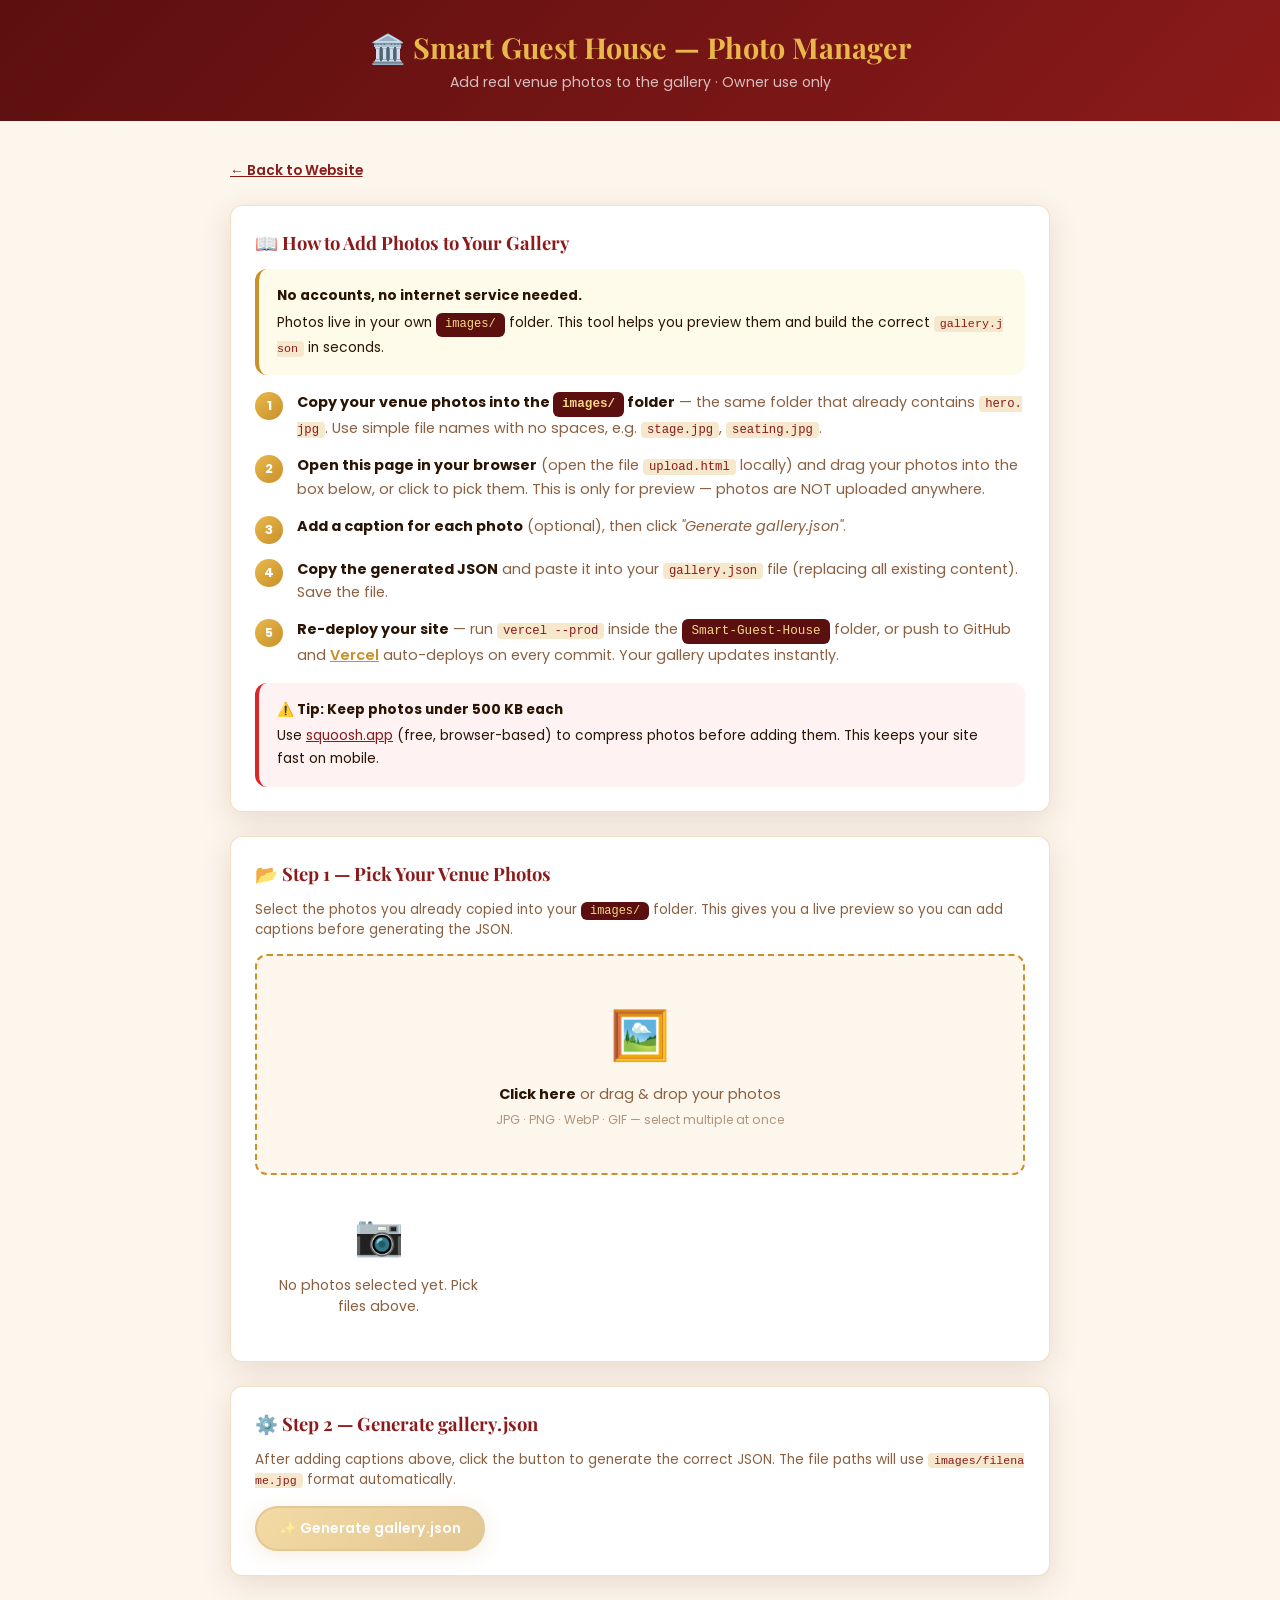
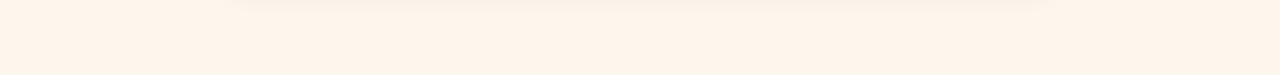
==== upload.html @ e2b82043 "Initial commit: Smart Guest House wedding venue website" ====
<!DOCTYPE html>
<html lang="en">
<head>
  <meta charset="UTF-8">
  <meta name="viewport" content="width=device-width, initial-scale=1.0">
  <title>Manage Gallery Photos — Smart Guest House</title>
  <meta name="robots" content="noindex, nofollow">

  <link rel="preconnect" href="https://fonts.googleapis.com">
  <link rel="preconnect" href="https://fonts.gstatic.com" crossorigin>
  <link href="https://fonts.googleapis.com/css2?family=Playfair+Display:wght@700&family=Poppins:wght@300;400;500;600&display=swap" rel="stylesheet">

  <style>
    :root {
      --gold:     #C9902B;
      --gold-l:   #E8B84B;
      --gold-p:   #F5D88A;
      --maroon:   #8B1A1A;
      --maroon-d: #5C0F0F;
      --cream:    #FDF6EC;
      --cream-d:  #F5E8CC;
      --text:     #2A1505;
      --muted:    #8A6040;
      --green:    #15803d;
      --radius:   12px;
      --shadow:   0 8px 32px rgba(90,30,10,.13);
    }
    *, *::before, *::after { box-sizing: border-box; margin: 0; padding: 0; }
    body { font-family: 'Poppins', sans-serif; background: var(--cream); color: var(--text); min-height: 100vh; }

    /* Header */
    .page-header {
      background: linear-gradient(135deg, var(--maroon-d), var(--maroon));
      padding: 28px 24px;
      text-align: center;
    }
    .page-header h1 { font-family: 'Playfair Display', serif; font-size: 1.8rem; color: var(--gold-l); margin-bottom: 6px; }
    .page-header p  { font-size: .88rem; color: rgba(255,255,255,.72); }

    main { max-width: 860px; margin: 0 auto; padding: 36px 20px 80px; }

    a.back-link { display: inline-flex; align-items: center; gap: 6px; font-size: .85rem; font-weight: 600; color: var(--maroon); margin-bottom: 24px; transition: gap .2s; }
    a.back-link:hover { gap: 10px; }

    /* Cards */
    .card { background: #fff; border: 1.5px solid rgba(201,144,43,.28); border-radius: var(--radius); padding: 24px; margin-bottom: 24px; box-shadow: var(--shadow); }
    .card h2 { font-family: 'Playfair Display', serif; font-size: 1.15rem; color: var(--maroon); margin-bottom: 14px; }

    /* Steps */
    .steps { counter-reset: step; list-style: none; display: flex; flex-direction: column; gap: 14px; }
    .steps li {
      counter-increment: step;
      display: flex; align-items: flex-start; gap: 14px;
      font-size: .9rem; color: var(--muted); line-height: 1.6;
    }
    .steps li::before {
      content: counter(step);
      flex-shrink: 0;
      width: 28px; height: 28px;
      background: linear-gradient(135deg, var(--gold-l), var(--gold));
      color: #fff; border-radius: 50%;
      display: flex; align-items: center; justify-content: center;
      font-weight: 700; font-size: .8rem;
      margin-top: 1px;
    }
    .steps li strong { color: var(--text); }
    code { background: var(--cream-d); border-radius: 4px; padding: 1px 6px; font-size: .85em; color: var(--maroon); word-break: break-all; }

    /* Drop zone */
    .drop-zone {
      border: 2.5px dashed var(--gold);
      border-radius: var(--radius);
      padding: 44px 24px;
      text-align: center;
      cursor: pointer;
      transition: all .25s;
      background: var(--cream);
      position: relative;
    }
    .drop-zone.dragover { border-color: var(--maroon); background: #fff8e6; transform: scale(1.01); }
    .drop-zone-icon { font-size: 3rem; margin-bottom: 12px; display: block; }
    .drop-zone p { margin: 0; font-size: .9rem; color: var(--muted); }
    .drop-zone p strong { color: var(--text); }
    .drop-zone input[type="file"] { position: absolute; inset: 0; opacity: 0; cursor: pointer; width: 100%; height: 100%; }

    /* Buttons */
    .btn { display: inline-flex; align-items: center; gap: 7px; padding: 10px 22px; border-radius: 50px; font-family: 'Poppins', sans-serif; font-weight: 600; font-size: .88rem; cursor: pointer; border: 2px solid transparent; transition: all .22s; }
    .btn-gold { background: linear-gradient(135deg, var(--gold-l), var(--gold)); color: #fff; border-color: var(--gold); box-shadow: 0 4px 18px rgba(201,144,43,.28); }
    .btn-gold:hover { transform: translateY(-2px); box-shadow: 0 8px 28px rgba(201,144,43,.4); }
    .btn-maroon { background: var(--maroon); color: #fff; border-color: var(--maroon); }
    .btn-maroon:hover { background: var(--maroon-d); transform: translateY(-2px); }
    .btn-outline { background: transparent; color: var(--maroon); border-color: var(--maroon); }
    .btn-outline:hover { background: var(--maroon); color: #fff; }
    .btn-sm { padding: 6px 14px; font-size: .78rem; }
    .btn-danger { background: #dc2626; color: #fff; border-color: #dc2626; }
    .btn-danger:hover { background: #b91c1c; }
    .btn:disabled { opacity: .5; cursor: not-allowed; transform: none; }

    /* Preview grid */
    #preview-grid { display: grid; grid-template-columns: repeat(auto-fill, minmax(200px, 1fr)); gap: 14px; margin-top: 10px; }

    .preview-item {
      border: 1.5px solid rgba(201,144,43,.25);
      border-radius: 10px;
      overflow: hidden;
      background: var(--cream-d);
      animation: slideIn .3s ease;
    }
    @keyframes slideIn { from { opacity:0; transform:translateY(10px); } to { opacity:1; transform:none; } }

    .preview-thumb {
      width: 100%; aspect-ratio: 4/3; object-fit: cover;
      display: block; border-bottom: 1px solid rgba(201,144,43,.2);
    }
    .preview-body { padding: 10px 12px; }
    .preview-filename { font-size: .78rem; font-weight: 600; color: var(--text); margin-bottom: 6px; overflow: hidden; text-overflow: ellipsis; white-space: nowrap; }
    .preview-caption-input {
      width: 100%;
      border: 1.5px solid rgba(201,144,43,.3);
      border-radius: 7px;
      padding: 6px 9px;
      font-size: .78rem;
      font-family: 'Poppins', sans-serif;
      color: var(--text);
      background: #fff;
      transition: border-color .2s;
      margin-bottom: 8px;
    }
    .preview-caption-input:focus { outline: none; border-color: var(--gold); }
    .preview-caption-input::placeholder { color: #bbb; }

    .remove-btn { background: none; border: none; cursor: pointer; font-size: .75rem; color: #dc2626; font-weight: 600; transition: opacity .2s; }
    .remove-btn:hover { opacity: .75; }

    /* JSON output */
    #json-output-wrap { display: none; }
    #json-output {
      width: 100%;
      min-height: 180px;
      border: 1.5px solid rgba(201,144,43,.35);
      border-radius: 10px;
      padding: 14px;
      font-family: 'Courier New', monospace;
      font-size: .83rem;
      color: var(--text);
      background: var(--cream);
      resize: vertical;
      line-height: 1.6;
    }
    #json-output:focus { outline: none; border-color: var(--gold); }

    .copy-btn-row { display: flex; gap: 10px; margin-top: 12px; flex-wrap: wrap; align-items: center; }

    .toast {
      display: none;
      background: var(--green);
      color: #fff;
      border-radius: 50px;
      padding: 6px 18px;
      font-size: .8rem;
      font-weight: 600;
      animation: fadeIn .2s;
    }
    .toast.show { display: inline-block; }
    @keyframes fadeIn { from { opacity: 0; } to { opacity: 1; } }

    /* Instruction callout */
    .callout {
      border-radius: var(--radius);
      padding: 16px 18px;
      font-size: .86rem;
      line-height: 1.65;
      margin-bottom: 16px;
    }
    .callout-info    { background: #fffbeb; border-left: 4px solid var(--gold); }
    .callout-success { background: #f0fdf4; border-left: 4px solid var(--green); }
    .callout-warn    { background: #fef2f2; border-left: 4px solid #dc2626; }
    .callout strong  { display: block; margin-bottom: 4px; color: var(--text); }

    .folder-path {
      display: inline-block;
      background: var(--maroon-d);
      color: var(--gold-p);
      border-radius: 6px;
      padding: 2px 9px;
      font-family: monospace;
      font-size: .88em;
    }

    /* empty state */
    .empty-state { text-align: center; padding: 20px; color: var(--muted); font-size: .88rem; }
    .empty-state .icon { font-size: 2.5rem; margin-bottom: 10px; }

    /* Toolbar */
    .toolbar { display: flex; gap: 10px; flex-wrap: wrap; margin-top: 16px; align-items: center; }
    .item-count { font-size: .82rem; color: var(--muted); margin-left: auto; }

    @media (max-width: 560px) {
      #preview-grid { grid-template-columns: 1fr 1fr; }
    }
    @media (max-width: 380px) {
      #preview-grid { grid-template-columns: 1fr; }
    }
  </style>
</head>
<body>

<header class="page-header">
  <h1>🏛️ Smart Guest House — Photo Manager</h1>
  <p>Add real venue photos to the gallery · Owner use only</p>
</header>

<main>
  <a href="index.html" class="back-link">← Back to Website</a>

  <!-- ── HOW IT WORKS ── -->
  <div class="card">
    <h2>📖 How to Add Photos to Your Gallery</h2>

    <div class="callout callout-info">
      <strong>No accounts, no internet service needed.</strong>
      Photos live in your own <span class="folder-path">images/</span> folder.
      This tool helps you preview them and build the correct <code>gallery.json</code> in seconds.
    </div>

    <ol class="steps">
      <li>
        <div>
          <strong>Copy your venue photos into the <span class="folder-path">images/</span> folder</strong>
          — the same folder that already contains <code>hero.jpg</code>.
          Use simple file names with no spaces, e.g. <code>stage.jpg</code>, <code>seating.jpg</code>.
        </div>
      </li>
      <li>
        <div>
          <strong>Open this page in your browser</strong> (open the file <code>upload.html</code> locally)
          and drag your photos into the box below, or click to pick them. This is only for preview — photos are NOT uploaded anywhere.
        </div>
      </li>
      <li>
        <div>
          <strong>Add a caption for each photo</strong> (optional), then click <em>"Generate gallery.json"</em>.
        </div>
      </li>
      <li>
        <div>
          <strong>Copy the generated JSON</strong> and paste it into your <code>gallery.json</code> file
          (replacing all existing content). Save the file.
        </div>
      </li>
      <li>
        <div>
          <strong>Re-deploy your site</strong> — run <code>vercel --prod</code> inside the
          <span class="folder-path">Smart-Guest-House</span> folder, or push to GitHub and
          <a href="https://vercel.com" target="_blank" rel="noopener noreferrer" style="color:var(--gold);font-weight:600;">Vercel</a>
          auto-deploys on every commit. Your gallery updates instantly.
        </div>
      </li>
    </ol>

    <div class="callout callout-warn" style="margin-top:16px;margin-bottom:0;">
      <strong>⚠️ Tip: Keep photos under 500 KB each</strong>
      Use <a href="https://squoosh.app" target="_blank" rel="noopener noreferrer" style="color:var(--maroon);">squoosh.app</a>
      (free, browser-based) to compress photos before adding them. This keeps your site fast on mobile.
    </div>
  </div>

  <!-- ── STEP 1: PICK FILES ── -->
  <div class="card">
    <h2>📂 Step 1 — Pick Your Venue Photos</h2>
    <p style="font-size:.85rem;color:var(--muted);margin-bottom:14px;">
      Select the photos you already copied into your <span class="folder-path">images/</span> folder.
      This gives you a live preview so you can add captions before generating the JSON.
    </p>

    <div class="drop-zone" id="drop-zone">
      <input type="file" id="file-input" multiple accept="image/jpeg,image/png,image/webp,image/gif" aria-label="Select venue photos">
      <span class="drop-zone-icon" aria-hidden="true">🖼️</span>
      <p><strong>Click here</strong> or drag &amp; drop your photos</p>
      <p style="font-size:.76rem;margin-top:6px;opacity:.65;">JPG · PNG · WebP · GIF — select multiple at once</p>
    </div>

    <!-- Preview grid -->
    <div id="preview-grid">
      <div class="empty-state" id="empty-state">
        <div class="icon" aria-hidden="true">📷</div>
        <p>No photos selected yet. Pick files above.</p>
      </div>
    </div>

    <div class="toolbar" id="toolbar" style="display:none;">
      <button class="btn btn-maroon btn-sm" id="clear-all-btn" type="button">🗑️ Clear All</button>
      <span class="item-count" id="item-count"></span>
    </div>
  </div>

  <!-- ── STEP 2: GENERATE JSON ── -->
  <div class="card">
    <h2>⚙️ Step 2 — Generate gallery.json</h2>
    <p style="font-size:.85rem;color:var(--muted);margin-bottom:16px;">
      After adding captions above, click the button to generate the correct JSON.
      The file paths will use <code>images/filename.jpg</code> format automatically.
    </p>

    <button class="btn btn-gold" id="generate-btn" type="button" disabled>
      ✨ Generate gallery.json
    </button>

    <div id="json-output-wrap">
      <br>
      <div class="callout callout-success" style="margin-bottom:12px;">
        <strong>✅ Your gallery.json is ready!</strong>
        Copy everything below and paste it into your <code>gallery.json</code> file (replace all existing content), then save it.
      </div>

      <textarea id="json-output" readonly aria-label="Generated gallery.json content" spellcheck="false"></textarea>

      <div class="copy-btn-row">
        <button class="btn btn-gold" id="copy-json-btn" type="button">📋 Copy to Clipboard</button>
        <button class="btn btn-outline btn-sm" id="download-btn" type="button">⬇️ Download gallery.json</button>
        <span class="toast" id="copy-toast">✓ Copied!</span>
      </div>

      <div class="callout callout-info" style="margin-top:16px;margin-bottom:0;">
        <strong>📁 Next: Paste it into gallery.json</strong>
        Open <code>gallery.json</code> in Notepad or any text editor, select all (Ctrl+A), paste (Ctrl+V), and save. Then re-deploy your site folder to Netlify.
      </div>
    </div>
  </div>

</main>

<script>
/*
  ════════════════════════════════════════════════════════════
  Smart Guest House — Local Photo Manager (upload.html)
  ════════════════════════════════════════════════════════════
  100% local — no network calls, no external services, no API keys.
  Photos stay on your own computer in the images/ folder.
  This tool only helps you:
    1. Preview selected images
    2. Add captions
    3. Generate the correct gallery.json entries
  The owner then pastes the JSON into gallery.json and re-deploys.
  ════════════════════════════════════════════════════════════
*/
'use strict';

const dropZone    = document.getElementById('drop-zone');
const fileInput   = document.getElementById('file-input');
const previewGrid = document.getElementById('preview-grid');
const emptyState  = document.getElementById('empty-state');
const toolbar     = document.getElementById('toolbar');
const itemCount   = document.getElementById('item-count');
const clearAllBtn = document.getElementById('clear-all-btn');
const generateBtn = document.getElementById('generate-btn');
const jsonOutput  = document.getElementById('json-output');
const jsonWrap    = document.getElementById('json-output-wrap');
const copyJsonBtn = document.getElementById('copy-json-btn');
const downloadBtn = document.getElementById('download-btn');
const copyToast   = document.getElementById('copy-toast');

// Holds { file, objectURL, caption } for each selected photo
let selectedItems = [];

/* ── Drag & drop ── */
dropZone.addEventListener('dragover',  e => { e.preventDefault(); dropZone.classList.add('dragover'); });
dropZone.addEventListener('dragleave', () => dropZone.classList.remove('dragover'));
dropZone.addEventListener('drop', e => {
  e.preventDefault();
  dropZone.classList.remove('dragover');
  handleFiles([...e.dataTransfer.files]);
});

fileInput.addEventListener('change', () => {
  handleFiles([...fileInput.files]);
  fileInput.value = ''; // reset so same file can be re-selected
});

/* ── Process selected files ── */
function handleFiles(files) {
  const imageFiles = files.filter(f => f.type.startsWith('image/'));
  if (!imageFiles.length) return;

  imageFiles.forEach(file => {
    // Avoid duplicates by filename
    if (selectedItems.find(i => i.file.name === file.name)) return;
    const objectURL = URL.createObjectURL(file);
    selectedItems.push({ file, objectURL, caption: '' });
  });

  renderGrid();
}

/* ── Render preview grid ── */
function renderGrid() {
  previewGrid.innerHTML = '';

  if (!selectedItems.length) {
    previewGrid.appendChild(emptyState);
    toolbar.style.display = 'none';
    generateBtn.disabled = true;
    jsonWrap.style.display = 'none';
    return;
  }

  toolbar.style.display = 'flex';
  generateBtn.disabled = false;
  itemCount.textContent = selectedItems.length + ' photo' + (selectedItems.length !== 1 ? 's' : '') + ' selected';

  selectedItems.forEach((item, idx) => {
    const div = document.createElement('div');
    div.className = 'preview-item';
    div.dataset.idx = idx;

    div.innerHTML = `
      <img class="preview-thumb" src="${item.objectURL}"
           alt="Preview of ${escHtml(item.file.name)}" loading="lazy">
      <div class="preview-body">
        <div class="preview-filename" title="${escHtml(item.file.name)}">${escHtml(item.file.name)}</div>
        <input
          class="preview-caption-input"
          type="text"
          placeholder="Caption (optional)"
          value="${escHtml(item.caption)}"
          maxlength="100"
          aria-label="Caption for ${escHtml(item.file.name)}"
          data-idx="${idx}">
        <button class="remove-btn" type="button" data-idx="${idx}" aria-label="Remove ${escHtml(item.file.name)}">
          ✕ Remove
        </button>
      </div>
    `;

    // Caption change
    div.querySelector('.preview-caption-input').addEventListener('input', function() {
      selectedItems[+this.dataset.idx].caption = this.value;
    });

    // Remove
    div.querySelector('.remove-btn').addEventListener('click', function() {
      const i = +this.dataset.idx;
      URL.revokeObjectURL(selectedItems[i].objectURL);
      selectedItems.splice(i, 1);
      renderGrid();
    });

    previewGrid.appendChild(div);
  });
}

/* ── Clear all ── */
clearAllBtn.addEventListener('click', () => {
  selectedItems.forEach(i => URL.revokeObjectURL(i.objectURL));
  selectedItems = [];
  renderGrid();
});

/* ── Generate gallery.json ── */
generateBtn.addEventListener('click', () => {
  if (!selectedItems.length) return;

  const entries = selectedItems.map(item => {
    // Build images/filename path from the file's actual name
    const name = item.file.name.replace(/\\/g, '/');
    const path = 'images/' + name;
    const entry = { url: path };
    if (item.caption && item.caption.trim()) entry.caption = item.caption.trim();
    return entry;
  });

  const json = JSON.stringify(entries, null, 2);
  jsonOutput.value = json;
  jsonWrap.style.display = 'block';
  jsonOutput.scrollIntoView({ behavior: 'smooth', block: 'start' });
});

/* ── Copy JSON ── */
copyJsonBtn.addEventListener('click', () => {
  const text = jsonOutput.value;
  if (!text) return;
  navigator.clipboard.writeText(text).then(showCopied).catch(() => {
    jsonOutput.select();
    document.execCommand('copy');
    showCopied();
  });
});

function showCopied() {
  copyToast.classList.add('show');
  copyJsonBtn.textContent = '✓ Copied!';
  setTimeout(() => {
    copyToast.classList.remove('show');
    copyJsonBtn.textContent = '📋 Copy to Clipboard';
  }, 2600);
}

/* ── Download gallery.json ── */
downloadBtn.addEventListener('click', () => {
  const text = jsonOutput.value;
  if (!text) return;
  const blob = new Blob([text], { type: 'application/json' });
  const url  = URL.createObjectURL(blob);
  const a    = document.createElement('a');
  a.href = url;
  a.download = 'gallery.json';
  a.click();
  setTimeout(() => URL.revokeObjectURL(url), 1000);
});

/* ── XSS safety ── */
function escHtml(str) {
  if (!str) return '';
  return String(str)
    .replace(/&/g, '&amp;')
    .replace(/</g, '&lt;')
    .replace(/>/g, '&gt;')
    .replace(/"/g, '&quot;')
    .replace(/'/g, '&#39;');
}

// Initial render
renderGrid();
</script>
</body>
</html>
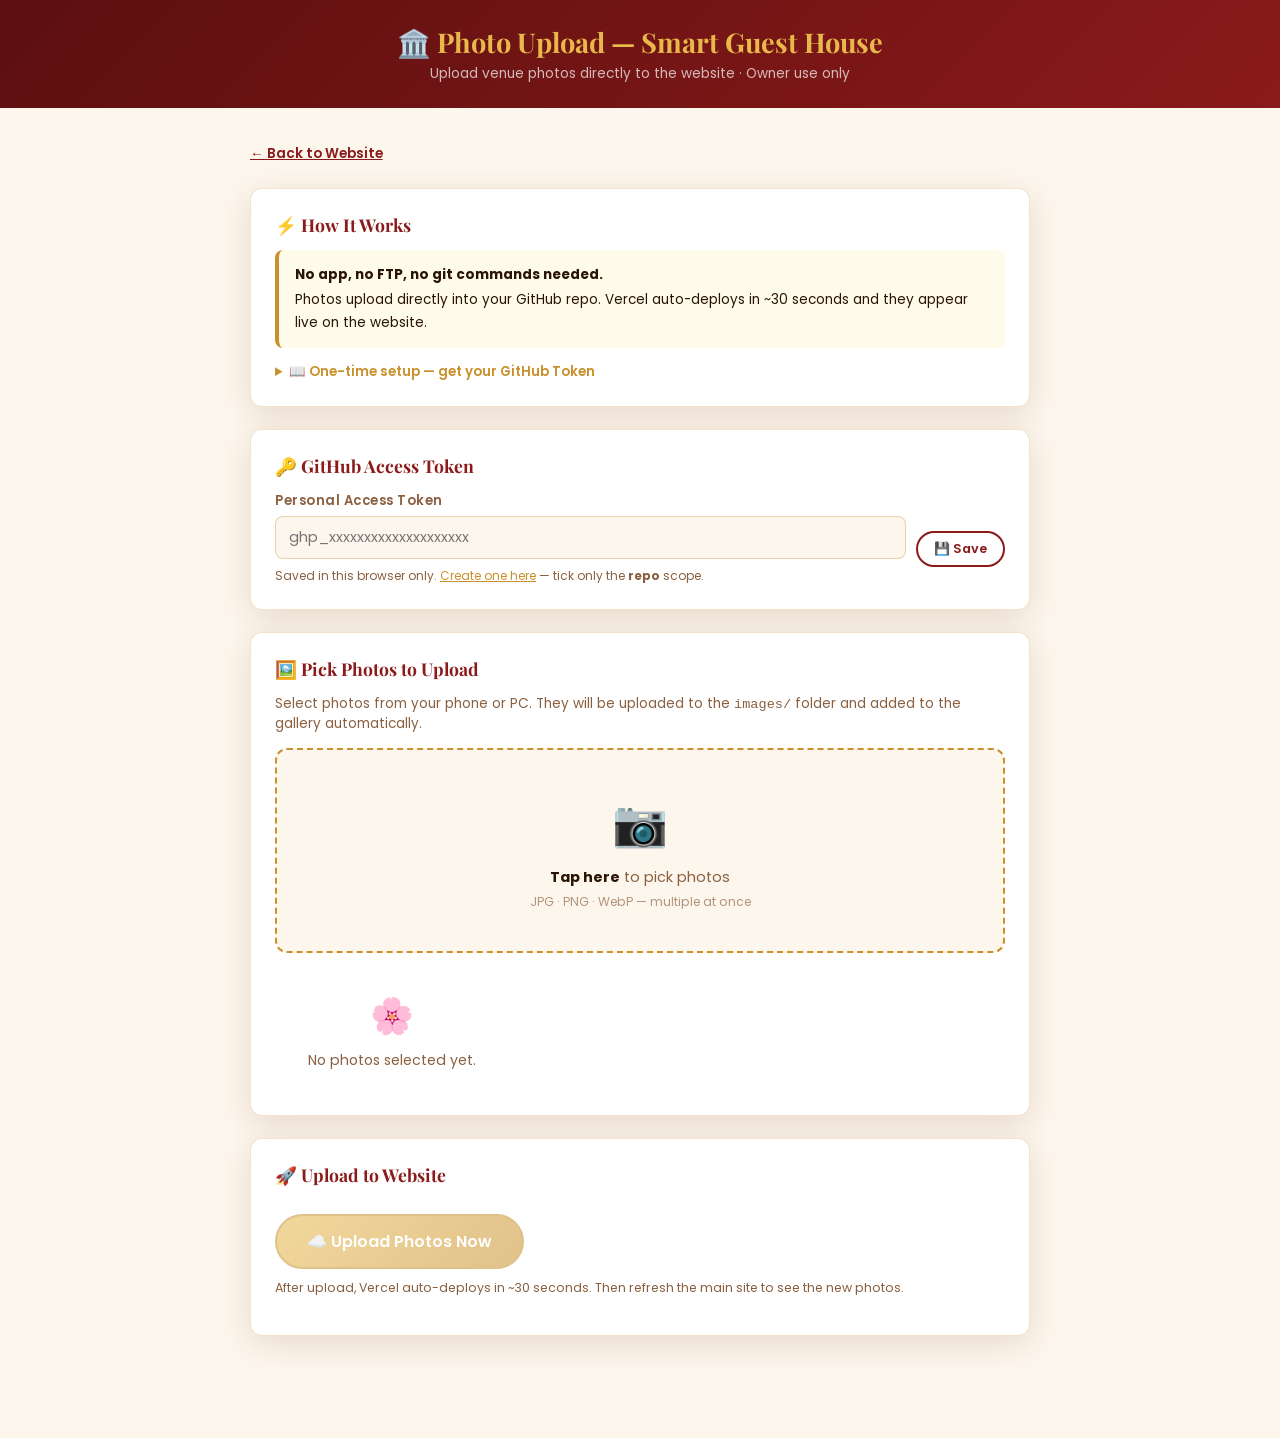
==== commit 82d183a6: "Add website-based photo uploader via GitHub API" ====
--- a/upload.html
+++ b/upload.html
@@ -3,13 +3,11 @@
 <head>
   <meta charset="UTF-8">
   <meta name="viewport" content="width=device-width, initial-scale=1.0">
-  <title>Manage Gallery Photos — Smart Guest House</title>
+  <title>Upload Photos — Smart Guest House</title>
   <meta name="robots" content="noindex, nofollow">
-
   <link rel="preconnect" href="https://fonts.googleapis.com">
   <link rel="preconnect" href="https://fonts.gstatic.com" crossorigin>
   <link href="https://fonts.googleapis.com/css2?family=Playfair+Display:wght@700&family=Poppins:wght@300;400;500;600&display=swap" rel="stylesheet">
-
   <style>
     :root {
       --gold:     #C9902B;
@@ -22,99 +20,94 @@
       --text:     #2A1505;
       --muted:    #8A6040;
       --green:    #15803d;
+      --red:      #dc2626;
       --radius:   12px;
       --shadow:   0 8px 32px rgba(90,30,10,.13);
     }
     *, *::before, *::after { box-sizing: border-box; margin: 0; padding: 0; }
     body { font-family: 'Poppins', sans-serif; background: var(--cream); color: var(--text); min-height: 100vh; }
 
-    /* Header */
     .page-header {
       background: linear-gradient(135deg, var(--maroon-d), var(--maroon));
-      padding: 28px 24px;
+      padding: 24px 20px;
       text-align: center;
     }
-    .page-header h1 { font-family: 'Playfair Display', serif; font-size: 1.8rem; color: var(--gold-l); margin-bottom: 6px; }
-    .page-header p  { font-size: .88rem; color: rgba(255,255,255,.72); }
-
-    main { max-width: 860px; margin: 0 auto; padding: 36px 20px 80px; }
-
-    a.back-link { display: inline-flex; align-items: center; gap: 6px; font-size: .85rem; font-weight: 600; color: var(--maroon); margin-bottom: 24px; transition: gap .2s; }
-    a.back-link:hover { gap: 10px; }
-
-    /* Cards */
-    .card { background: #fff; border: 1.5px solid rgba(201,144,43,.28); border-radius: var(--radius); padding: 24px; margin-bottom: 24px; box-shadow: var(--shadow); }
-    .card h2 { font-family: 'Playfair Display', serif; font-size: 1.15rem; color: var(--maroon); margin-bottom: 14px; }
-
-    /* Steps */
-    .steps { counter-reset: step; list-style: none; display: flex; flex-direction: column; gap: 14px; }
-    .steps li {
-      counter-increment: step;
-      display: flex; align-items: flex-start; gap: 14px;
-      font-size: .9rem; color: var(--muted); line-height: 1.6;
-    }
-    .steps li::before {
-      content: counter(step);
-      flex-shrink: 0;
-      width: 28px; height: 28px;
-      background: linear-gradient(135deg, var(--gold-l), var(--gold));
-      color: #fff; border-radius: 50%;
-      display: flex; align-items: center; justify-content: center;
-      font-weight: 700; font-size: .8rem;
-      margin-top: 1px;
-    }
-    .steps li strong { color: var(--text); }
-    code { background: var(--cream-d); border-radius: 4px; padding: 1px 6px; font-size: .85em; color: var(--maroon); word-break: break-all; }
+    .page-header h1 { font-family: 'Playfair Display', serif; font-size: 1.7rem; color: var(--gold-l); margin-bottom: 4px; }
+    .page-header p  { font-size: .85rem; color: rgba(255,255,255,.7); }
+
+    main { max-width: 820px; margin: 0 auto; padding: 32px 20px 80px; }
+
+    a.back { display: inline-flex; align-items: center; gap: 6px; font-size: .85rem; font-weight: 600; color: var(--maroon); margin-bottom: 24px; }
+    a.back:hover { gap: 10px; }
+
+    .card { background: #fff; border: 1.5px solid rgba(201,144,43,.25); border-radius: var(--radius); padding: 24px; margin-bottom: 22px; box-shadow: var(--shadow); }
+    .card h2 { font-family: 'Playfair Display', serif; font-size: 1.1rem; color: var(--maroon); margin-bottom: 14px; display: flex; align-items: center; gap: 8px; }
+
+    .callout { border-radius: 8px; padding: 14px 16px; font-size: .85rem; line-height: 1.65; margin-bottom: 14px; }
+    .callout-info    { background: #fffbeb; border-left: 4px solid var(--gold); }
+    .callout-success { background: #f0fdf4; border-left: 4px solid var(--green); color: #14532d; }
+    .callout-error   { background: #fef2f2; border-left: 4px solid var(--red);   color: #7f1d1d; }
+    .callout strong  { display: block; margin-bottom: 3px; }
+
+    /* Form */
+    .form-group { display: flex; flex-direction: column; gap: 5px; margin-bottom: 14px; }
+    .form-group label { font-size: .82rem; font-weight: 600; color: var(--muted); letter-spacing: .04em; }
+    .form-group input[type="text"],
+    .form-group input[type="password"] {
+      border: 1.5px solid rgba(201,144,43,.35);
+      border-radius: 8px;
+      padding: 10px 13px;
+      font-family: 'Poppins', sans-serif;
+      font-size: .9rem;
+      color: var(--text);
+      background: var(--cream);
+      transition: border-color .2s;
+      width: 100%;
+    }
+    .form-group input:focus { outline: none; border-color: var(--gold); background: #fff; }
+    .hint { font-size: .75rem; color: var(--muted); margin-top: 3px; }
+    .hint a { color: var(--gold); }
+
+    /* Buttons */
+    .btn { display: inline-flex; align-items: center; gap: 7px; padding: 10px 22px; border-radius: 50px; font-family: 'Poppins', sans-serif; font-weight: 600; font-size: .88rem; cursor: pointer; border: 2px solid transparent; transition: all .22s; white-space: nowrap; }
+    .btn-gold   { background: linear-gradient(135deg, var(--gold-l), var(--gold)); color: #fff; border-color: var(--gold); box-shadow: 0 4px 16px rgba(201,144,43,.28); }
+    .btn-gold:hover { transform: translateY(-2px); box-shadow: 0 8px 24px rgba(201,144,43,.4); }
+    .btn-gold:disabled { opacity: .55; cursor: not-allowed; transform: none; box-shadow: none; }
+    .btn-outline { background: transparent; color: var(--maroon); border-color: var(--maroon); }
+    .btn-outline:hover { background: var(--maroon); color: #fff; }
+    .btn-sm { padding: 7px 16px; font-size: .8rem; }
+    .btn-danger { background: var(--red); color: #fff; border-color: var(--red); }
+    .btn-danger:hover { background: #b91c1c; }
+
+    /* Token row */
+    .token-row { display: flex; gap: 10px; align-items: flex-end; }
+    .token-row .form-group { flex: 1; margin-bottom: 0; }
 
     /* Drop zone */
     .drop-zone {
       border: 2.5px dashed var(--gold);
       border-radius: var(--radius);
-      padding: 44px 24px;
+      padding: 40px 20px;
       text-align: center;
       cursor: pointer;
-      transition: all .25s;
+      transition: all .22s;
       background: var(--cream);
       position: relative;
     }
-    .drop-zone.dragover { border-color: var(--maroon); background: #fff8e6; transform: scale(1.01); }
-    .drop-zone-icon { font-size: 3rem; margin-bottom: 12px; display: block; }
-    .drop-zone p { margin: 0; font-size: .9rem; color: var(--muted); }
+    .drop-zone.over { border-color: var(--maroon); background: #fff8e6; }
+    .drop-zone input[type="file"] { position: absolute; inset: 0; opacity: 0; cursor: pointer; width: 100%; height: 100%; }
+    .drop-zone-icon { font-size: 2.8rem; margin-bottom: 10px; display: block; }
+    .drop-zone p { font-size: .9rem; color: var(--muted); }
     .drop-zone p strong { color: var(--text); }
-    .drop-zone input[type="file"] { position: absolute; inset: 0; opacity: 0; cursor: pointer; width: 100%; height: 100%; }
-
-    /* Buttons */
-    .btn { display: inline-flex; align-items: center; gap: 7px; padding: 10px 22px; border-radius: 50px; font-family: 'Poppins', sans-serif; font-weight: 600; font-size: .88rem; cursor: pointer; border: 2px solid transparent; transition: all .22s; }
-    .btn-gold { background: linear-gradient(135deg, var(--gold-l), var(--gold)); color: #fff; border-color: var(--gold); box-shadow: 0 4px 18px rgba(201,144,43,.28); }
-    .btn-gold:hover { transform: translateY(-2px); box-shadow: 0 8px 28px rgba(201,144,43,.4); }
-    .btn-maroon { background: var(--maroon); color: #fff; border-color: var(--maroon); }
-    .btn-maroon:hover { background: var(--maroon-d); transform: translateY(-2px); }
-    .btn-outline { background: transparent; color: var(--maroon); border-color: var(--maroon); }
-    .btn-outline:hover { background: var(--maroon); color: #fff; }
-    .btn-sm { padding: 6px 14px; font-size: .78rem; }
-    .btn-danger { background: #dc2626; color: #fff; border-color: #dc2626; }
-    .btn-danger:hover { background: #b91c1c; }
-    .btn:disabled { opacity: .5; cursor: not-allowed; transform: none; }
 
     /* Preview grid */
-    #preview-grid { display: grid; grid-template-columns: repeat(auto-fill, minmax(200px, 1fr)); gap: 14px; margin-top: 10px; }
-
-    .preview-item {
-      border: 1.5px solid rgba(201,144,43,.25);
-      border-radius: 10px;
-      overflow: hidden;
-      background: var(--cream-d);
-      animation: slideIn .3s ease;
-    }
-    @keyframes slideIn { from { opacity:0; transform:translateY(10px); } to { opacity:1; transform:none; } }
-
-    .preview-thumb {
-      width: 100%; aspect-ratio: 4/3; object-fit: cover;
-      display: block; border-bottom: 1px solid rgba(201,144,43,.2);
-    }
-    .preview-body { padding: 10px 12px; }
-    .preview-filename { font-size: .78rem; font-weight: 600; color: var(--text); margin-bottom: 6px; overflow: hidden; text-overflow: ellipsis; white-space: nowrap; }
-    .preview-caption-input {
+    #preview-grid { display: grid; grid-template-columns: repeat(auto-fill, minmax(190px, 1fr)); gap: 13px; margin-top: 16px; }
+    .preview-item { border: 1.5px solid rgba(201,144,43,.22); border-radius: 10px; overflow: hidden; background: var(--cream-d); position: relative; }
+    .preview-thumb { width: 100%; aspect-ratio: 4/3; object-fit: cover; display: block; }
+    .preview-body  { padding: 10px 11px; }
+    .preview-name  { font-size: .76rem; font-weight: 600; color: var(--text); margin-bottom: 6px; overflow: hidden; text-overflow: ellipsis; white-space: nowrap; }
+    .preview-size  { font-size: .7rem; color: var(--muted); margin-bottom: 7px; }
+    .caption-input {
       width: 100%;
       border: 1.5px solid rgba(201,144,43,.3);
       border-radius: 7px;
@@ -126,401 +119,460 @@
       transition: border-color .2s;
       margin-bottom: 8px;
     }
-    .preview-caption-input:focus { outline: none; border-color: var(--gold); }
-    .preview-caption-input::placeholder { color: #bbb; }
-
-    .remove-btn { background: none; border: none; cursor: pointer; font-size: .75rem; color: #dc2626; font-weight: 600; transition: opacity .2s; }
-    .remove-btn:hover { opacity: .75; }
-
-    /* JSON output */
-    #json-output-wrap { display: none; }
-    #json-output {
-      width: 100%;
-      min-height: 180px;
-      border: 1.5px solid rgba(201,144,43,.35);
-      border-radius: 10px;
-      padding: 14px;
-      font-family: 'Courier New', monospace;
-      font-size: .83rem;
-      color: var(--text);
-      background: var(--cream);
-      resize: vertical;
-      line-height: 1.6;
-    }
-    #json-output:focus { outline: none; border-color: var(--gold); }
-
-    .copy-btn-row { display: flex; gap: 10px; margin-top: 12px; flex-wrap: wrap; align-items: center; }
-
-    .toast {
-      display: none;
-      background: var(--green);
-      color: #fff;
-      border-radius: 50px;
-      padding: 6px 18px;
+    .caption-input:focus { outline: none; border-color: var(--gold); }
+    .caption-input::placeholder { color: #bbb; }
+    .remove-btn { background: none; border: none; cursor: pointer; font-size: .74rem; color: var(--red); font-weight: 600; }
+
+    /* Status overlay on preview item */
+    .preview-status {
+      position: absolute;
+      inset: 0;
+      display: flex;
+      flex-direction: column;
+      align-items: center;
+      justify-content: center;
       font-size: .8rem;
       font-weight: 600;
-      animation: fadeIn .2s;
-    }
-    .toast.show { display: inline-block; }
-    @keyframes fadeIn { from { opacity: 0; } to { opacity: 1; } }
-
-    /* Instruction callout */
-    .callout {
-      border-radius: var(--radius);
-      padding: 16px 18px;
-      font-size: .86rem;
-      line-height: 1.65;
-      margin-bottom: 16px;
-    }
-    .callout-info    { background: #fffbeb; border-left: 4px solid var(--gold); }
-    .callout-success { background: #f0fdf4; border-left: 4px solid var(--green); }
-    .callout-warn    { background: #fef2f2; border-left: 4px solid #dc2626; }
-    .callout strong  { display: block; margin-bottom: 4px; color: var(--text); }
-
-    .folder-path {
-      display: inline-block;
-      background: var(--maroon-d);
-      color: var(--gold-p);
-      border-radius: 6px;
-      padding: 2px 9px;
-      font-family: monospace;
-      font-size: .88em;
-    }
-
-    /* empty state */
+      border-radius: 10px;
+    }
+    .preview-status.uploading { background: rgba(201,144,43,.85); color: #fff; }
+    .preview-status.done      { background: rgba(21,128,61,.85);  color: #fff; }
+    .preview-status.error     { background: rgba(220,38,38,.85);  color: #fff; }
+    .preview-status .status-icon { font-size: 1.6rem; margin-bottom: 6px; }
+
+    /* Progress bar */
+    .progress-bar-wrap { height: 6px; background: rgba(201,144,43,.2); border-radius: 3px; margin-top: 8px; overflow: hidden; display: none; }
+    .progress-bar { height: 100%; background: linear-gradient(90deg, var(--gold-l), var(--gold)); border-radius: 3px; width: 0%; transition: width .3s; }
+
+    /* Log */
+    #upload-log { display: flex; flex-direction: column; gap: 8px; margin-top: 14px; }
+    .log-item { border-radius: 8px; padding: 10px 14px; font-size: .83rem; line-height: 1.5; }
+    .log-ok   { background: #f0fdf4; border-left: 3px solid var(--green); color: #14532d; }
+    .log-err  { background: #fef2f2; border-left: 3px solid var(--red);   color: #7f1d1d; }
+    .log-info { background: #fffbeb; border-left: 3px solid var(--gold);   color: var(--text); }
+
+    /* Toolbar */
+    .toolbar { display: flex; gap: 10px; flex-wrap: wrap; align-items: center; margin-top: 14px; }
+    .file-count { margin-left: auto; font-size: .82rem; color: var(--muted); }
+
     .empty-state { text-align: center; padding: 20px; color: var(--muted); font-size: .88rem; }
-    .empty-state .icon { font-size: 2.5rem; margin-bottom: 10px; }
-
-    /* Toolbar */
-    .toolbar { display: flex; gap: 10px; flex-wrap: wrap; margin-top: 16px; align-items: center; }
-    .item-count { font-size: .82rem; color: var(--muted); margin-left: auto; }
+    .empty-state .icon { font-size: 2.2rem; margin-bottom: 8px; }
+
+    details summary { cursor: pointer; font-size: .83rem; font-weight: 600; color: var(--gold); user-select: none; }
+    details summary:hover { color: var(--maroon); }
+    details .detail-body { margin-top: 12px; font-size: .83rem; color: var(--muted); line-height: 1.75; }
+    details .detail-body ol { padding-left: 18px; }
+    details .detail-body code { background: var(--cream-d); border-radius: 4px; padding: 1px 6px; font-size: .85em; color: var(--maroon); }
 
     @media (max-width: 560px) {
       #preview-grid { grid-template-columns: 1fr 1fr; }
-    }
-    @media (max-width: 380px) {
-      #preview-grid { grid-template-columns: 1fr; }
+      .token-row { flex-direction: column; align-items: stretch; }
     }
   </style>
 </head>
 <body>
 
 <header class="page-header">
-  <h1>🏛️ Smart Guest House — Photo Manager</h1>
-  <p>Add real venue photos to the gallery · Owner use only</p>
+  <h1>🏛️ Photo Upload — Smart Guest House</h1>
+  <p>Upload venue photos directly to the website · Owner use only</p>
 </header>
 
 <main>
-  <a href="index.html" class="back-link">← Back to Website</a>
+  <a href="index.html" class="back">← Back to Website</a>
 
   <!-- ── HOW IT WORKS ── -->
   <div class="card">
-    <h2>📖 How to Add Photos to Your Gallery</h2>
-
+    <h2>⚡ How It Works</h2>
     <div class="callout callout-info">
-      <strong>No accounts, no internet service needed.</strong>
-      Photos live in your own <span class="folder-path">images/</span> folder.
-      This tool helps you preview them and build the correct <code>gallery.json</code> in seconds.
+      <strong>No app, no FTP, no git commands needed.</strong>
+      Photos upload directly into your GitHub repo. Vercel auto-deploys in ~30 seconds and they appear live on the website.
     </div>
 
-    <ol class="steps">
-      <li>
-        <div>
-          <strong>Copy your venue photos into the <span class="folder-path">images/</span> folder</strong>
-          — the same folder that already contains <code>hero.jpg</code>.
-          Use simple file names with no spaces, e.g. <code>stage.jpg</code>, <code>seating.jpg</code>.
-        </div>
-      </li>
-      <li>
-        <div>
-          <strong>Open this page in your browser</strong> (open the file <code>upload.html</code> locally)
-          and drag your photos into the box below, or click to pick them. This is only for preview — photos are NOT uploaded anywhere.
-        </div>
-      </li>
-      <li>
-        <div>
-          <strong>Add a caption for each photo</strong> (optional), then click <em>"Generate gallery.json"</em>.
-        </div>
-      </li>
-      <li>
-        <div>
-          <strong>Copy the generated JSON</strong> and paste it into your <code>gallery.json</code> file
-          (replacing all existing content). Save the file.
-        </div>
-      </li>
-      <li>
-        <div>
-          <strong>Re-deploy your site</strong> — run <code>vercel --prod</code> inside the
-          <span class="folder-path">Smart-Guest-House</span> folder, or push to GitHub and
-          <a href="https://vercel.com" target="_blank" rel="noopener noreferrer" style="color:var(--gold);font-weight:600;">Vercel</a>
-          auto-deploys on every commit. Your gallery updates instantly.
-        </div>
-      </li>
-    </ol>
-
-    <div class="callout callout-warn" style="margin-top:16px;margin-bottom:0;">
-      <strong>⚠️ Tip: Keep photos under 500 KB each</strong>
-      Use <a href="https://squoosh.app" target="_blank" rel="noopener noreferrer" style="color:var(--maroon);">squoosh.app</a>
-      (free, browser-based) to compress photos before adding them. This keeps your site fast on mobile.
+    <details>
+      <summary>📖 One-time setup — get your GitHub Token</summary>
+      <div class="detail-body">
+        <ol>
+          <li>Go to <a href="https://github.com/settings/tokens/new" target="_blank" rel="noopener noreferrer" style="color:var(--gold);">github.com/settings/tokens/new</a></li>
+          <li>Set a note (e.g. <em>Smart Guest House Upload</em>), set expiration to <strong>No expiration</strong></li>
+          <li>Under <strong>Scopes</strong>, tick only <code>repo</code></li>
+          <li>Click <strong>Generate token</strong> — copy the token (starts with <code>ghp_</code>)</li>
+          <li>Paste it below — it saves in this browser only, never leaves your device except to talk to GitHub</li>
+        </ol>
+      </div>
+    </details>
+  </div>
+
+  <!-- ── GITHUB TOKEN ── -->
+  <div class="card">
+    <h2>🔑 GitHub Access Token</h2>
+    <div class="token-row">
+      <div class="form-group">
+        <label for="gh-token">Personal Access Token</label>
+        <input type="password" id="gh-token" placeholder="ghp_xxxxxxxxxxxxxxxxxxxx" autocomplete="off" spellcheck="false">
+        <span class="hint">
+          Saved in this browser only.
+          <a href="https://github.com/settings/tokens/new" target="_blank" rel="noopener noreferrer">Create one here</a>
+          — tick only the <strong>repo</strong> scope.
+        </span>
+      </div>
+      <button class="btn btn-outline btn-sm" id="save-token-btn" type="button" style="margin-bottom:18px;">💾 Save</button>
+    </div>
+    <div id="token-status"></div>
+  </div>
+
+  <!-- ── PICK PHOTOS ── -->
+  <div class="card">
+    <h2>🖼️ Pick Photos to Upload</h2>
+    <p style="font-size:.85rem;color:var(--muted);margin-bottom:14px;">
+      Select photos from your phone or PC. They will be uploaded to the <code>images/</code> folder and added to the gallery automatically.
+    </p>
+
+    <div class="drop-zone" id="drop-zone">
+      <input type="file" id="file-input" multiple accept="image/jpeg,image/png,image/webp,image/gif" aria-label="Select venue photos">
+      <span class="drop-zone-icon" aria-hidden="true">📷</span>
+      <p><strong>Tap here</strong> to pick photos</p>
+      <p style="font-size:.76rem;margin-top:5px;opacity:.65;">JPG · PNG · WebP — multiple at once</p>
+    </div>
+
+    <div id="preview-grid">
+      <div class="empty-state" id="empty-state">
+        <div class="icon" aria-hidden="true">🌸</div>
+        <p>No photos selected yet.</p>
+      </div>
+    </div>
+
+    <div class="toolbar" id="toolbar" style="display:none;">
+      <button class="btn btn-danger btn-sm" id="clear-btn" type="button">🗑️ Clear All</button>
+      <span class="file-count" id="file-count"></span>
     </div>
   </div>
 
-  <!-- ── STEP 1: PICK FILES ── -->
+  <!-- ── UPLOAD ── -->
   <div class="card">
-    <h2>📂 Step 1 — Pick Your Venue Photos</h2>
-    <p style="font-size:.85rem;color:var(--muted);margin-bottom:14px;">
-      Select the photos you already copied into your <span class="folder-path">images/</span> folder.
-      This gives you a live preview so you can add captions before generating the JSON.
+    <h2>🚀 Upload to Website</h2>
+
+    <div class="progress-bar-wrap" id="progress-wrap">
+      <div class="progress-bar" id="progress-bar"></div>
+    </div>
+
+    <button class="btn btn-gold" id="upload-btn" type="button" disabled style="margin-top:14px;font-size:1rem;padding:13px 30px;">
+      ☁️ Upload Photos Now
+    </button>
+
+    <p style="font-size:.78rem;color:var(--muted);margin-top:10px;">
+      After upload, Vercel auto-deploys in ~30 seconds. Then refresh the main site to see the new photos.
     </p>
 
-    <div class="drop-zone" id="drop-zone">
-      <input type="file" id="file-input" multiple accept="image/jpeg,image/png,image/webp,image/gif" aria-label="Select venue photos">
-      <span class="drop-zone-icon" aria-hidden="true">🖼️</span>
-      <p><strong>Click here</strong> or drag &amp; drop your photos</p>
-      <p style="font-size:.76rem;margin-top:6px;opacity:.65;">JPG · PNG · WebP · GIF — select multiple at once</p>
-    </div>
-
-    <!-- Preview grid -->
-    <div id="preview-grid">
-      <div class="empty-state" id="empty-state">
-        <div class="icon" aria-hidden="true">📷</div>
-        <p>No photos selected yet. Pick files above.</p>
-      </div>
-    </div>
-
-    <div class="toolbar" id="toolbar" style="display:none;">
-      <button class="btn btn-maroon btn-sm" id="clear-all-btn" type="button">🗑️ Clear All</button>
-      <span class="item-count" id="item-count"></span>
-    </div>
-  </div>
-
-  <!-- ── STEP 2: GENERATE JSON ── -->
-  <div class="card">
-    <h2>⚙️ Step 2 — Generate gallery.json</h2>
-    <p style="font-size:.85rem;color:var(--muted);margin-bottom:16px;">
-      After adding captions above, click the button to generate the correct JSON.
-      The file paths will use <code>images/filename.jpg</code> format automatically.
-    </p>
-
-    <button class="btn btn-gold" id="generate-btn" type="button" disabled>
-      ✨ Generate gallery.json
-    </button>
-
-    <div id="json-output-wrap">
-      <br>
-      <div class="callout callout-success" style="margin-bottom:12px;">
-        <strong>✅ Your gallery.json is ready!</strong>
-        Copy everything below and paste it into your <code>gallery.json</code> file (replace all existing content), then save it.
-      </div>
-
-      <textarea id="json-output" readonly aria-label="Generated gallery.json content" spellcheck="false"></textarea>
-
-      <div class="copy-btn-row">
-        <button class="btn btn-gold" id="copy-json-btn" type="button">📋 Copy to Clipboard</button>
-        <button class="btn btn-outline btn-sm" id="download-btn" type="button">⬇️ Download gallery.json</button>
-        <span class="toast" id="copy-toast">✓ Copied!</span>
-      </div>
-
-      <div class="callout callout-info" style="margin-top:16px;margin-bottom:0;">
-        <strong>📁 Next: Paste it into gallery.json</strong>
-        Open <code>gallery.json</code> in Notepad or any text editor, select all (Ctrl+A), paste (Ctrl+V), and save. Then re-deploy your site folder to Netlify.
-      </div>
-    </div>
+    <div id="upload-log"></div>
   </div>
 
 </main>
 
 <script>
 /*
-  ════════════════════════════════════════════════════════════
-  Smart Guest House — Local Photo Manager (upload.html)
-  ════════════════════════════════════════════════════════════
-  100% local — no network calls, no external services, no API keys.
-  Photos stay on your own computer in the images/ folder.
-  This tool only helps you:
-    1. Preview selected images
-    2. Add captions
-    3. Generate the correct gallery.json entries
-  The owner then pastes the JSON into gallery.json and re-deploys.
-  ════════════════════════════════════════════════════════════
+  ══════════════════════════════════════════════════════════════
+  Smart Guest House — Website Photo Uploader
+  ══════════════════════════════════════════════════════════════
+  Flow:
+    1. Owner enters a GitHub Personal Access Token (repo scope).
+       Token is stored ONLY in localStorage — never sent anywhere
+       except api.github.com over HTTPS.
+    2. Owner picks photos. JS reads them as base64.
+    3. On upload:
+       a. Each image is committed to images/{filename} via GitHub API.
+       b. gallery.json is read from the repo, updated with new entries,
+          and committed back.
+    4. Vercel detects the new commit → auto-deploys → photos go live.
+  ══════════════════════════════════════════════════════════════
 */
 'use strict';
 
+/* ── Config — your repo ── */
+const GITHUB_OWNER = 'Komal251205';
+const GITHUB_REPO  = 'Smart-Guest-House';
+const GITHUB_BRANCH = 'main';
+
+/* ── DOM ── */
+const tokenInput  = document.getElementById('gh-token');
+const saveTokenBtn= document.getElementById('save-token-btn');
+const tokenStatus = document.getElementById('token-status');
 const dropZone    = document.getElementById('drop-zone');
 const fileInput   = document.getElementById('file-input');
 const previewGrid = document.getElementById('preview-grid');
 const emptyState  = document.getElementById('empty-state');
 const toolbar     = document.getElementById('toolbar');
-const itemCount   = document.getElementById('item-count');
-const clearAllBtn = document.getElementById('clear-all-btn');
-const generateBtn = document.getElementById('generate-btn');
-const jsonOutput  = document.getElementById('json-output');
-const jsonWrap    = document.getElementById('json-output-wrap');
-const copyJsonBtn = document.getElementById('copy-json-btn');
-const downloadBtn = document.getElementById('download-btn');
-const copyToast   = document.getElementById('copy-toast');
-
-// Holds { file, objectURL, caption } for each selected photo
-let selectedItems = [];
-
-/* ── Drag & drop ── */
-dropZone.addEventListener('dragover',  e => { e.preventDefault(); dropZone.classList.add('dragover'); });
-dropZone.addEventListener('dragleave', () => dropZone.classList.remove('dragover'));
+const fileCount   = document.getElementById('file-count');
+const clearBtn    = document.getElementById('clear-btn');
+const uploadBtn   = document.getElementById('upload-btn');
+const progressWrap= document.getElementById('progress-wrap');
+const progressBar = document.getElementById('progress-bar');
+const uploadLog   = document.getElementById('upload-log');
+
+let selectedItems = []; // { file, objectURL, caption }
+
+/* ══ TOKEN MANAGEMENT ══ */
+const STORAGE_KEY = 'sgh_gh_token';
+
+function loadToken() {
+  const t = localStorage.getItem(STORAGE_KEY) || '';
+  if (t) {
+    tokenInput.value = t;
+    showTokenStatus('✅ Token loaded from browser storage.', 'success');
+  }
+}
+
+function saveToken() {
+  const t = tokenInput.value.trim();
+  if (!t) { showTokenStatus('⚠️ Please enter a token first.', 'error'); return; }
+  if (!t.startsWith('ghp_') && !t.startsWith('github_pat_')) {
+    showTokenStatus('⚠️ Token looks wrong — it should start with ghp_ or github_pat_', 'error');
+    return;
+  }
+  localStorage.setItem(STORAGE_KEY, t);
+  showTokenStatus('✅ Token saved in this browser. You won\'t need to re-enter it.', 'success');
+  checkUploadReady();
+}
+
+function getToken() { return tokenInput.value.trim() || localStorage.getItem(STORAGE_KEY) || ''; }
+
+function showTokenStatus(msg, type) {
+  tokenStatus.innerHTML = `<div class="callout callout-${type === 'success' ? 'success' : 'error'}" style="margin-top:10px;margin-bottom:0;">${msg}</div>`;
+}
+
+saveTokenBtn.addEventListener('click', saveToken);
+tokenInput.addEventListener('input', () => { tokenStatus.innerHTML = ''; checkUploadReady(); });
+loadToken();
+
+/* ══ FILE SELECTION ══ */
+dropZone.addEventListener('dragover',  e => { e.preventDefault(); dropZone.classList.add('over'); });
+dropZone.addEventListener('dragleave', () => dropZone.classList.remove('over'));
 dropZone.addEventListener('drop', e => {
-  e.preventDefault();
-  dropZone.classList.remove('dragover');
+  e.preventDefault(); dropZone.classList.remove('over');
   handleFiles([...e.dataTransfer.files]);
 });
-
-fileInput.addEventListener('change', () => {
-  handleFiles([...fileInput.files]);
-  fileInput.value = ''; // reset so same file can be re-selected
-});
-
-/* ── Process selected files ── */
+fileInput.addEventListener('change', () => { handleFiles([...fileInput.files]); fileInput.value = ''; });
+
 function handleFiles(files) {
-  const imageFiles = files.filter(f => f.type.startsWith('image/'));
-  if (!imageFiles.length) return;
-
-  imageFiles.forEach(file => {
-    // Avoid duplicates by filename
+  const images = files.filter(f => f.type.startsWith('image/'));
+  images.forEach(file => {
     if (selectedItems.find(i => i.file.name === file.name)) return;
-    const objectURL = URL.createObjectURL(file);
-    selectedItems.push({ file, objectURL, caption: '' });
+    selectedItems.push({ file, objectURL: URL.createObjectURL(file), caption: '' });
   });
-
   renderGrid();
 }
 
-/* ── Render preview grid ── */
 function renderGrid() {
   previewGrid.innerHTML = '';
-
   if (!selectedItems.length) {
     previewGrid.appendChild(emptyState);
     toolbar.style.display = 'none';
-    generateBtn.disabled = true;
-    jsonWrap.style.display = 'none';
+    checkUploadReady();
     return;
   }
-
   toolbar.style.display = 'flex';
-  generateBtn.disabled = false;
-  itemCount.textContent = selectedItems.length + ' photo' + (selectedItems.length !== 1 ? 's' : '') + ' selected';
+  fileCount.textContent = selectedItems.length + ' photo' + (selectedItems.length !== 1 ? 's' : '') + ' selected';
 
   selectedItems.forEach((item, idx) => {
     const div = document.createElement('div');
     div.className = 'preview-item';
-    div.dataset.idx = idx;
-
+    div.id = 'pi-' + idx;
     div.innerHTML = `
-      <img class="preview-thumb" src="${item.objectURL}"
-           alt="Preview of ${escHtml(item.file.name)}" loading="lazy">
+      <img class="preview-thumb" src="${item.objectURL}" alt="Preview" loading="lazy">
       <div class="preview-body">
-        <div class="preview-filename" title="${escHtml(item.file.name)}">${escHtml(item.file.name)}</div>
-        <input
-          class="preview-caption-input"
-          type="text"
-          placeholder="Caption (optional)"
-          value="${escHtml(item.caption)}"
-          maxlength="100"
-          aria-label="Caption for ${escHtml(item.file.name)}"
-          data-idx="${idx}">
-        <button class="remove-btn" type="button" data-idx="${idx}" aria-label="Remove ${escHtml(item.file.name)}">
-          ✕ Remove
-        </button>
-      </div>
-    `;
-
-    // Caption change
-    div.querySelector('.preview-caption-input').addEventListener('input', function() {
+        <div class="preview-name" title="${esc(item.file.name)}">${esc(item.file.name)}</div>
+        <div class="preview-size">${fmtSize(item.file.size)}</div>
+        <input class="caption-input" type="text" placeholder="Caption (optional)"
+               value="${esc(item.caption)}" maxlength="100" data-idx="${idx}"
+               aria-label="Caption for ${esc(item.file.name)}">
+        <button class="remove-btn" type="button" data-idx="${idx}">✕ Remove</button>
+      </div>`;
+    div.querySelector('.caption-input').addEventListener('input', function() {
       selectedItems[+this.dataset.idx].caption = this.value;
     });
-
-    // Remove
     div.querySelector('.remove-btn').addEventListener('click', function() {
       const i = +this.dataset.idx;
       URL.revokeObjectURL(selectedItems[i].objectURL);
       selectedItems.splice(i, 1);
       renderGrid();
     });
-
     previewGrid.appendChild(div);
   });
-}
-
-/* ── Clear all ── */
-clearAllBtn.addEventListener('click', () => {
+  checkUploadReady();
+}
+
+clearBtn.addEventListener('click', () => {
   selectedItems.forEach(i => URL.revokeObjectURL(i.objectURL));
   selectedItems = [];
   renderGrid();
 });
 
-/* ── Generate gallery.json ── */
-generateBtn.addEventListener('click', () => {
-  if (!selectedItems.length) return;
-
-  const entries = selectedItems.map(item => {
-    // Build images/filename path from the file's actual name
-    const name = item.file.name.replace(/\\/g, '/');
-    const path = 'images/' + name;
-    const entry = { url: path };
-    if (item.caption && item.caption.trim()) entry.caption = item.caption.trim();
-    return entry;
+function checkUploadReady() {
+  uploadBtn.disabled = !(selectedItems.length > 0 && getToken());
+}
+
+/* ══ GITHUB API HELPERS ══ */
+const API = `https://api.github.com/repos/${GITHUB_OWNER}/${GITHUB_REPO}/contents`;
+
+async function ghGet(path) {
+  const r = await fetch(`${API}/${path}?ref=${GITHUB_BRANCH}`, {
+    headers: { Authorization: 'token ' + getToken(), Accept: 'application/vnd.github.v3+json' }
   });
-
-  const json = JSON.stringify(entries, null, 2);
-  jsonOutput.value = json;
-  jsonWrap.style.display = 'block';
-  jsonOutput.scrollIntoView({ behavior: 'smooth', block: 'start' });
-});
-
-/* ── Copy JSON ── */
-copyJsonBtn.addEventListener('click', () => {
-  const text = jsonOutput.value;
-  if (!text) return;
-  navigator.clipboard.writeText(text).then(showCopied).catch(() => {
-    jsonOutput.select();
-    document.execCommand('copy');
-    showCopied();
+  if (r.status === 404) return null;
+  if (!r.ok) throw new Error(`GitHub API error ${r.status}: ${await r.text()}`);
+  return r.json();
+}
+
+async function ghPut(path, contentBase64, message, sha) {
+  const body = { message, content: contentBase64, branch: GITHUB_BRANCH };
+  if (sha) body.sha = sha;
+  const r = await fetch(`${API}/${path}`, {
+    method: 'PUT',
+    headers: {
+      Authorization: 'token ' + getToken(),
+      Accept: 'application/vnd.github.v3+json',
+      'Content-Type': 'application/json'
+    },
+    body: JSON.stringify(body)
   });
-});
-
-function showCopied() {
-  copyToast.classList.add('show');
-  copyJsonBtn.textContent = '✓ Copied!';
-  setTimeout(() => {
-    copyToast.classList.remove('show');
-    copyJsonBtn.textContent = '📋 Copy to Clipboard';
-  }, 2600);
-}
-
-/* ── Download gallery.json ── */
-downloadBtn.addEventListener('click', () => {
-  const text = jsonOutput.value;
-  if (!text) return;
-  const blob = new Blob([text], { type: 'application/json' });
-  const url  = URL.createObjectURL(blob);
-  const a    = document.createElement('a');
-  a.href = url;
-  a.download = 'gallery.json';
-  a.click();
-  setTimeout(() => URL.revokeObjectURL(url), 1000);
-});
-
-/* ── XSS safety ── */
-function escHtml(str) {
+  if (!r.ok) throw new Error(`GitHub PUT error ${r.status}: ${await r.text()}`);
+  return r.json();
+}
+
+function fileToBase64(file) {
+  return new Promise((resolve, reject) => {
+    const reader = new FileReader();
+    reader.onload  = () => resolve(reader.result.split(',')[1]); // strip data:...;base64,
+    reader.onerror = reject;
+    reader.readAsDataURL(file);
+  });
+}
+
+function sanitizeFilename(name) {
+  return name
+    .toLowerCase()
+    .replace(/\s+/g, '-')
+    .replace(/[^a-z0-9.\-_]/g, '')
+    .replace(/\.{2,}/g, '.');
+}
+
+/* ══ UPLOAD ══ */
+uploadBtn.addEventListener('click', runUpload);
+
+async function runUpload() {
+  const token = getToken();
+  if (!token)            { addLog('error', '⚠️ No GitHub token set. Please save your token first.'); return; }
+  if (!selectedItems.length) { addLog('error', '⚠️ No photos selected.'); return; }
+
+  uploadBtn.disabled = true;
+  uploadLog.innerHTML = '';
+  progressWrap.style.display = 'block';
+  setProgress(0);
+
+  const total = selectedItems.length;
+  const newEntries = [];
+
+  addLog('info', `Starting upload of ${total} photo${total !== 1 ? 's' : ''}…`);
+
+  /* ── Step 1: upload each image ── */
+  for (let i = 0; i < total; i++) {
+    const item = selectedItems[i];
+    const safeName = sanitizeFilename(item.file.name);
+    const ghPath   = `images/${safeName}`;
+
+    setItemStatus(i, 'uploading', '⏳ Uploading…');
+
+    try {
+      const base64 = await fileToBase64(item.file);
+
+      // Check if file already exists (need its SHA to overwrite)
+      const existing = await ghGet(ghPath);
+      const sha = existing ? existing.sha : undefined;
+
+      await ghPut(ghPath, base64, `Upload venue photo: ${safeName}`, sha);
+
+      newEntries.push({ url: ghPath, caption: item.caption.trim() || safeName.replace(/\.[^.]+$/, '').replace(/-/g, ' ') });
+      setItemStatus(i, 'done', '✅ Uploaded!');
+      addLog('ok', `✅ ${safeName} uploaded successfully.`);
+    } catch (err) {
+      setItemStatus(i, 'error', '❌ Failed');
+      addLog('error', `❌ ${item.file.name} — ${err.message}`);
+    }
+
+    setProgress(Math.round(((i + 1) / (total + 1)) * 90)); // leave 10% for gallery.json
+  }
+
+  if (!newEntries.length) {
+    addLog('error', '⚠️ No photos were uploaded. Check your token and try again.');
+    uploadBtn.disabled = false;
+    return;
+  }
+
+  /* ── Step 2: update gallery.json ── */
+  addLog('info', '📝 Updating gallery.json…');
+  try {
+    const existing = await ghGet('gallery.json');
+    let currentEntries = [];
+    if (existing && existing.content) {
+      try {
+        currentEntries = JSON.parse(atob(existing.content.replace(/\n/g, '')));
+        if (!Array.isArray(currentEntries)) currentEntries = [];
+      } catch { currentEntries = []; }
+    }
+
+    const merged = [...currentEntries, ...newEntries];
+    const jsonBase64 = btoa(unescape(encodeURIComponent(JSON.stringify(merged, null, 2) + '\n')));
+    await ghPut('gallery.json', jsonBase64, `Add ${newEntries.length} photo(s) to gallery`, existing?.sha);
+
+    setProgress(100);
+    addLog('ok', `✅ gallery.json updated — ${newEntries.length} new photo${newEntries.length !== 1 ? 's' : ''} added.`);
+    addLog('ok', '🚀 Vercel will auto-deploy in ~30 seconds. Then refresh the main site to see your photos!');
+
+    // Clear uploaded items
+    selectedItems.forEach(i => URL.revokeObjectURL(i.objectURL));
+    selectedItems = [];
+    setTimeout(() => renderGrid(), 1200);
+
+  } catch (err) {
+    addLog('error', `❌ Could not update gallery.json — ${err.message}`);
+  }
+
+  uploadBtn.disabled = false;
+}
+
+/* ══ UI HELPERS ══ */
+function setProgress(pct) {
+  progressBar.style.width = pct + '%';
+}
+
+function setItemStatus(idx, type, text) {
+  const item = document.getElementById('pi-' + idx);
+  if (!item) return;
+  // Remove old status
+  item.querySelector('.preview-status')?.remove();
+  const div = document.createElement('div');
+  div.className = `preview-status ${type}`;
+  div.innerHTML = `<span class="status-icon">${type === 'uploading' ? '⏳' : type === 'done' ? '✅' : '❌'}</span><span>${text}</span>`;
+  item.appendChild(div);
+}
+
+function addLog(type, msg) {
+  const div = document.createElement('div');
+  div.className = `log-item log-${type === 'ok' ? 'ok' : type === 'error' ? 'err' : 'info'}`;
+  div.textContent = msg;
+  uploadLog.appendChild(div);
+  div.scrollIntoView({ behavior: 'smooth', block: 'nearest' });
+}
+
+function fmtSize(bytes) {
+  if (bytes < 1024)     return bytes + ' B';
+  if (bytes < 1048576)  return (bytes / 1024).toFixed(1) + ' KB';
+  return (bytes / 1048576).toFixed(1) + ' MB';
+}
+
+function esc(str) {
   if (!str) return '';
-  return String(str)
-    .replace(/&/g, '&amp;')
-    .replace(/</g, '&lt;')
-    .replace(/>/g, '&gt;')
-    .replace(/"/g, '&quot;')
-    .replace(/'/g, '&#39;');
-}
-
-// Initial render
-renderGrid();
+  return String(str).replace(/&/g,'&amp;').replace(/</g,'&lt;').replace(/>/g,'&gt;').replace(/"/g,'&quot;').replace(/'/g,'&#39;');
+}
 </script>
 </body>
 </html>
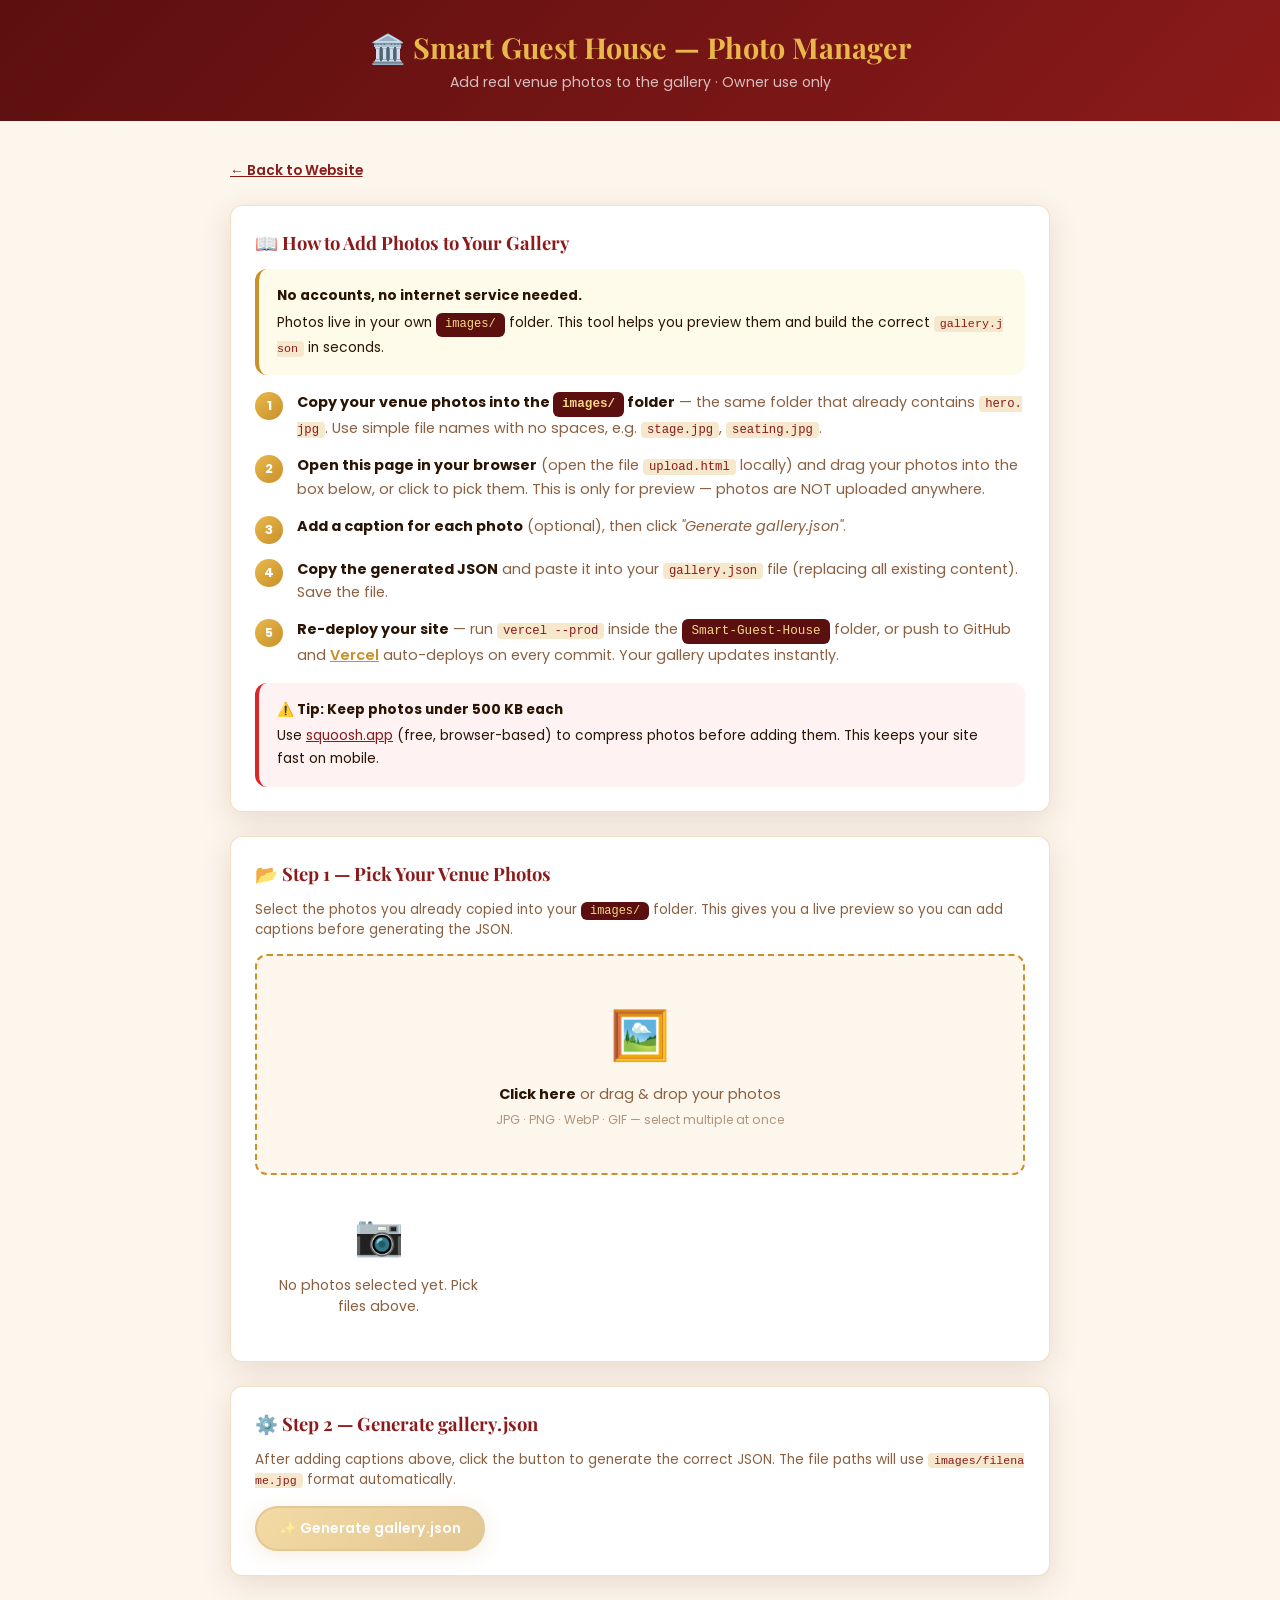
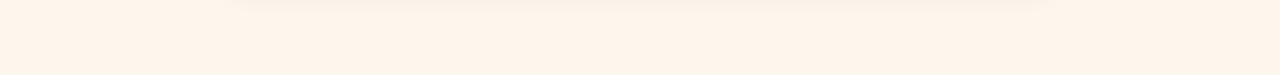
==== commit 2d020835: "Update upload.html: replace Vercel step reference" ====
--- a/upload.html
+++ b/upload.html
@@ -3,11 +3,13 @@
 <head>
   <meta charset="UTF-8">
   <meta name="viewport" content="width=device-width, initial-scale=1.0">
-  <title>Upload Photos — Smart Guest House</title>
+  <title>Manage Gallery Photos — Smart Guest House</title>
   <meta name="robots" content="noindex, nofollow">
+
   <link rel="preconnect" href="https://fonts.googleapis.com">
   <link rel="preconnect" href="https://fonts.gstatic.com" crossorigin>
   <link href="https://fonts.googleapis.com/css2?family=Playfair+Display:wght@700&family=Poppins:wght@300;400;500;600&display=swap" rel="stylesheet">
+
   <style>
     :root {
       --gold:     #C9902B;
@@ -20,94 +22,99 @@
       --text:     #2A1505;
       --muted:    #8A6040;
       --green:    #15803d;
-      --red:      #dc2626;
       --radius:   12px;
       --shadow:   0 8px 32px rgba(90,30,10,.13);
     }
     *, *::before, *::after { box-sizing: border-box; margin: 0; padding: 0; }
     body { font-family: 'Poppins', sans-serif; background: var(--cream); color: var(--text); min-height: 100vh; }
 
+    /* Header */
     .page-header {
       background: linear-gradient(135deg, var(--maroon-d), var(--maroon));
-      padding: 24px 20px;
+      padding: 28px 24px;
       text-align: center;
     }
-    .page-header h1 { font-family: 'Playfair Display', serif; font-size: 1.7rem; color: var(--gold-l); margin-bottom: 4px; }
-    .page-header p  { font-size: .85rem; color: rgba(255,255,255,.7); }
-
-    main { max-width: 820px; margin: 0 auto; padding: 32px 20px 80px; }
-
-    a.back { display: inline-flex; align-items: center; gap: 6px; font-size: .85rem; font-weight: 600; color: var(--maroon); margin-bottom: 24px; }
-    a.back:hover { gap: 10px; }
-
-    .card { background: #fff; border: 1.5px solid rgba(201,144,43,.25); border-radius: var(--radius); padding: 24px; margin-bottom: 22px; box-shadow: var(--shadow); }
-    .card h2 { font-family: 'Playfair Display', serif; font-size: 1.1rem; color: var(--maroon); margin-bottom: 14px; display: flex; align-items: center; gap: 8px; }
-
-    .callout { border-radius: 8px; padding: 14px 16px; font-size: .85rem; line-height: 1.65; margin-bottom: 14px; }
-    .callout-info    { background: #fffbeb; border-left: 4px solid var(--gold); }
-    .callout-success { background: #f0fdf4; border-left: 4px solid var(--green); color: #14532d; }
-    .callout-error   { background: #fef2f2; border-left: 4px solid var(--red);   color: #7f1d1d; }
-    .callout strong  { display: block; margin-bottom: 3px; }
-
-    /* Form */
-    .form-group { display: flex; flex-direction: column; gap: 5px; margin-bottom: 14px; }
-    .form-group label { font-size: .82rem; font-weight: 600; color: var(--muted); letter-spacing: .04em; }
-    .form-group input[type="text"],
-    .form-group input[type="password"] {
-      border: 1.5px solid rgba(201,144,43,.35);
-      border-radius: 8px;
-      padding: 10px 13px;
-      font-family: 'Poppins', sans-serif;
-      font-size: .9rem;
-      color: var(--text);
-      background: var(--cream);
-      transition: border-color .2s;
-      width: 100%;
-    }
-    .form-group input:focus { outline: none; border-color: var(--gold); background: #fff; }
-    .hint { font-size: .75rem; color: var(--muted); margin-top: 3px; }
-    .hint a { color: var(--gold); }
-
-    /* Buttons */
-    .btn { display: inline-flex; align-items: center; gap: 7px; padding: 10px 22px; border-radius: 50px; font-family: 'Poppins', sans-serif; font-weight: 600; font-size: .88rem; cursor: pointer; border: 2px solid transparent; transition: all .22s; white-space: nowrap; }
-    .btn-gold   { background: linear-gradient(135deg, var(--gold-l), var(--gold)); color: #fff; border-color: var(--gold); box-shadow: 0 4px 16px rgba(201,144,43,.28); }
-    .btn-gold:hover { transform: translateY(-2px); box-shadow: 0 8px 24px rgba(201,144,43,.4); }
-    .btn-gold:disabled { opacity: .55; cursor: not-allowed; transform: none; box-shadow: none; }
-    .btn-outline { background: transparent; color: var(--maroon); border-color: var(--maroon); }
-    .btn-outline:hover { background: var(--maroon); color: #fff; }
-    .btn-sm { padding: 7px 16px; font-size: .8rem; }
-    .btn-danger { background: var(--red); color: #fff; border-color: var(--red); }
-    .btn-danger:hover { background: #b91c1c; }
-
-    /* Token row */
-    .token-row { display: flex; gap: 10px; align-items: flex-end; }
-    .token-row .form-group { flex: 1; margin-bottom: 0; }
+    .page-header h1 { font-family: 'Playfair Display', serif; font-size: 1.8rem; color: var(--gold-l); margin-bottom: 6px; }
+    .page-header p  { font-size: .88rem; color: rgba(255,255,255,.72); }
+
+    main { max-width: 860px; margin: 0 auto; padding: 36px 20px 80px; }
+
+    a.back-link { display: inline-flex; align-items: center; gap: 6px; font-size: .85rem; font-weight: 600; color: var(--maroon); margin-bottom: 24px; transition: gap .2s; }
+    a.back-link:hover { gap: 10px; }
+
+    /* Cards */
+    .card { background: #fff; border: 1.5px solid rgba(201,144,43,.28); border-radius: var(--radius); padding: 24px; margin-bottom: 24px; box-shadow: var(--shadow); }
+    .card h2 { font-family: 'Playfair Display', serif; font-size: 1.15rem; color: var(--maroon); margin-bottom: 14px; }
+
+    /* Steps */
+    .steps { counter-reset: step; list-style: none; display: flex; flex-direction: column; gap: 14px; }
+    .steps li {
+      counter-increment: step;
+      display: flex; align-items: flex-start; gap: 14px;
+      font-size: .9rem; color: var(--muted); line-height: 1.6;
+    }
+    .steps li::before {
+      content: counter(step);
+      flex-shrink: 0;
+      width: 28px; height: 28px;
+      background: linear-gradient(135deg, var(--gold-l), var(--gold));
+      color: #fff; border-radius: 50%;
+      display: flex; align-items: center; justify-content: center;
+      font-weight: 700; font-size: .8rem;
+      margin-top: 1px;
+    }
+    .steps li strong { color: var(--text); }
+    code { background: var(--cream-d); border-radius: 4px; padding: 1px 6px; font-size: .85em; color: var(--maroon); word-break: break-all; }
 
     /* Drop zone */
     .drop-zone {
       border: 2.5px dashed var(--gold);
       border-radius: var(--radius);
-      padding: 40px 20px;
+      padding: 44px 24px;
       text-align: center;
       cursor: pointer;
-      transition: all .22s;
+      transition: all .25s;
       background: var(--cream);
       position: relative;
     }
-    .drop-zone.over { border-color: var(--maroon); background: #fff8e6; }
+    .drop-zone.dragover { border-color: var(--maroon); background: #fff8e6; transform: scale(1.01); }
+    .drop-zone-icon { font-size: 3rem; margin-bottom: 12px; display: block; }
+    .drop-zone p { margin: 0; font-size: .9rem; color: var(--muted); }
+    .drop-zone p strong { color: var(--text); }
     .drop-zone input[type="file"] { position: absolute; inset: 0; opacity: 0; cursor: pointer; width: 100%; height: 100%; }
-    .drop-zone-icon { font-size: 2.8rem; margin-bottom: 10px; display: block; }
-    .drop-zone p { font-size: .9rem; color: var(--muted); }
-    .drop-zone p strong { color: var(--text); }
+
+    /* Buttons */
+    .btn { display: inline-flex; align-items: center; gap: 7px; padding: 10px 22px; border-radius: 50px; font-family: 'Poppins', sans-serif; font-weight: 600; font-size: .88rem; cursor: pointer; border: 2px solid transparent; transition: all .22s; }
+    .btn-gold { background: linear-gradient(135deg, var(--gold-l), var(--gold)); color: #fff; border-color: var(--gold); box-shadow: 0 4px 18px rgba(201,144,43,.28); }
+    .btn-gold:hover { transform: translateY(-2px); box-shadow: 0 8px 28px rgba(201,144,43,.4); }
+    .btn-maroon { background: var(--maroon); color: #fff; border-color: var(--maroon); }
+    .btn-maroon:hover { background: var(--maroon-d); transform: translateY(-2px); }
+    .btn-outline { background: transparent; color: var(--maroon); border-color: var(--maroon); }
+    .btn-outline:hover { background: var(--maroon); color: #fff; }
+    .btn-sm { padding: 6px 14px; font-size: .78rem; }
+    .btn-danger { background: #dc2626; color: #fff; border-color: #dc2626; }
+    .btn-danger:hover { background: #b91c1c; }
+    .btn:disabled { opacity: .5; cursor: not-allowed; transform: none; }
 
     /* Preview grid */
-    #preview-grid { display: grid; grid-template-columns: repeat(auto-fill, minmax(190px, 1fr)); gap: 13px; margin-top: 16px; }
-    .preview-item { border: 1.5px solid rgba(201,144,43,.22); border-radius: 10px; overflow: hidden; background: var(--cream-d); position: relative; }
-    .preview-thumb { width: 100%; aspect-ratio: 4/3; object-fit: cover; display: block; }
-    .preview-body  { padding: 10px 11px; }
-    .preview-name  { font-size: .76rem; font-weight: 600; color: var(--text); margin-bottom: 6px; overflow: hidden; text-overflow: ellipsis; white-space: nowrap; }
-    .preview-size  { font-size: .7rem; color: var(--muted); margin-bottom: 7px; }
-    .caption-input {
+    #preview-grid { display: grid; grid-template-columns: repeat(auto-fill, minmax(200px, 1fr)); gap: 14px; margin-top: 10px; }
+
+    .preview-item {
+      border: 1.5px solid rgba(201,144,43,.25);
+      border-radius: 10px;
+      overflow: hidden;
+      background: var(--cream-d);
+      animation: slideIn .3s ease;
+    }
+    @keyframes slideIn { from { opacity:0; transform:translateY(10px); } to { opacity:1; transform:none; } }
+
+    .preview-thumb {
+      width: 100%; aspect-ratio: 4/3; object-fit: cover;
+      display: block; border-bottom: 1px solid rgba(201,144,43,.2);
+    }
+    .preview-body { padding: 10px 12px; }
+    .preview-filename { font-size: .78rem; font-weight: 600; color: var(--text); margin-bottom: 6px; overflow: hidden; text-overflow: ellipsis; white-space: nowrap; }
+    .preview-caption-input {
       width: 100%;
       border: 1.5px solid rgba(201,144,43,.3);
       border-radius: 7px;
@@ -119,460 +126,401 @@
       transition: border-color .2s;
       margin-bottom: 8px;
     }
-    .caption-input:focus { outline: none; border-color: var(--gold); }
-    .caption-input::placeholder { color: #bbb; }
-    .remove-btn { background: none; border: none; cursor: pointer; font-size: .74rem; color: var(--red); font-weight: 600; }
-
-    /* Status overlay on preview item */
-    .preview-status {
-      position: absolute;
-      inset: 0;
-      display: flex;
-      flex-direction: column;
-      align-items: center;
-      justify-content: center;
+    .preview-caption-input:focus { outline: none; border-color: var(--gold); }
+    .preview-caption-input::placeholder { color: #bbb; }
+
+    .remove-btn { background: none; border: none; cursor: pointer; font-size: .75rem; color: #dc2626; font-weight: 600; transition: opacity .2s; }
+    .remove-btn:hover { opacity: .75; }
+
+    /* JSON output */
+    #json-output-wrap { display: none; }
+    #json-output {
+      width: 100%;
+      min-height: 180px;
+      border: 1.5px solid rgba(201,144,43,.35);
+      border-radius: 10px;
+      padding: 14px;
+      font-family: 'Courier New', monospace;
+      font-size: .83rem;
+      color: var(--text);
+      background: var(--cream);
+      resize: vertical;
+      line-height: 1.6;
+    }
+    #json-output:focus { outline: none; border-color: var(--gold); }
+
+    .copy-btn-row { display: flex; gap: 10px; margin-top: 12px; flex-wrap: wrap; align-items: center; }
+
+    .toast {
+      display: none;
+      background: var(--green);
+      color: #fff;
+      border-radius: 50px;
+      padding: 6px 18px;
       font-size: .8rem;
       font-weight: 600;
-      border-radius: 10px;
-    }
-    .preview-status.uploading { background: rgba(201,144,43,.85); color: #fff; }
-    .preview-status.done      { background: rgba(21,128,61,.85);  color: #fff; }
-    .preview-status.error     { background: rgba(220,38,38,.85);  color: #fff; }
-    .preview-status .status-icon { font-size: 1.6rem; margin-bottom: 6px; }
-
-    /* Progress bar */
-    .progress-bar-wrap { height: 6px; background: rgba(201,144,43,.2); border-radius: 3px; margin-top: 8px; overflow: hidden; display: none; }
-    .progress-bar { height: 100%; background: linear-gradient(90deg, var(--gold-l), var(--gold)); border-radius: 3px; width: 0%; transition: width .3s; }
-
-    /* Log */
-    #upload-log { display: flex; flex-direction: column; gap: 8px; margin-top: 14px; }
-    .log-item { border-radius: 8px; padding: 10px 14px; font-size: .83rem; line-height: 1.5; }
-    .log-ok   { background: #f0fdf4; border-left: 3px solid var(--green); color: #14532d; }
-    .log-err  { background: #fef2f2; border-left: 3px solid var(--red);   color: #7f1d1d; }
-    .log-info { background: #fffbeb; border-left: 3px solid var(--gold);   color: var(--text); }
+      animation: fadeIn .2s;
+    }
+    .toast.show { display: inline-block; }
+    @keyframes fadeIn { from { opacity: 0; } to { opacity: 1; } }
+
+    /* Instruction callout */
+    .callout {
+      border-radius: var(--radius);
+      padding: 16px 18px;
+      font-size: .86rem;
+      line-height: 1.65;
+      margin-bottom: 16px;
+    }
+    .callout-info    { background: #fffbeb; border-left: 4px solid var(--gold); }
+    .callout-success { background: #f0fdf4; border-left: 4px solid var(--green); }
+    .callout-warn    { background: #fef2f2; border-left: 4px solid #dc2626; }
+    .callout strong  { display: block; margin-bottom: 4px; color: var(--text); }
+
+    .folder-path {
+      display: inline-block;
+      background: var(--maroon-d);
+      color: var(--gold-p);
+      border-radius: 6px;
+      padding: 2px 9px;
+      font-family: monospace;
+      font-size: .88em;
+    }
+
+    /* empty state */
+    .empty-state { text-align: center; padding: 20px; color: var(--muted); font-size: .88rem; }
+    .empty-state .icon { font-size: 2.5rem; margin-bottom: 10px; }
 
     /* Toolbar */
-    .toolbar { display: flex; gap: 10px; flex-wrap: wrap; align-items: center; margin-top: 14px; }
-    .file-count { margin-left: auto; font-size: .82rem; color: var(--muted); }
-
-    .empty-state { text-align: center; padding: 20px; color: var(--muted); font-size: .88rem; }
-    .empty-state .icon { font-size: 2.2rem; margin-bottom: 8px; }
-
-    details summary { cursor: pointer; font-size: .83rem; font-weight: 600; color: var(--gold); user-select: none; }
-    details summary:hover { color: var(--maroon); }
-    details .detail-body { margin-top: 12px; font-size: .83rem; color: var(--muted); line-height: 1.75; }
-    details .detail-body ol { padding-left: 18px; }
-    details .detail-body code { background: var(--cream-d); border-radius: 4px; padding: 1px 6px; font-size: .85em; color: var(--maroon); }
+    .toolbar { display: flex; gap: 10px; flex-wrap: wrap; margin-top: 16px; align-items: center; }
+    .item-count { font-size: .82rem; color: var(--muted); margin-left: auto; }
 
     @media (max-width: 560px) {
       #preview-grid { grid-template-columns: 1fr 1fr; }
-      .token-row { flex-direction: column; align-items: stretch; }
+    }
+    @media (max-width: 380px) {
+      #preview-grid { grid-template-columns: 1fr; }
     }
   </style>
 </head>
 <body>
 
 <header class="page-header">
-  <h1>🏛️ Photo Upload — Smart Guest House</h1>
-  <p>Upload venue photos directly to the website · Owner use only</p>
+  <h1>🏛️ Smart Guest House — Photo Manager</h1>
+  <p>Add real venue photos to the gallery · Owner use only</p>
 </header>
 
 <main>
-  <a href="index.html" class="back">← Back to Website</a>
+  <a href="index.html" class="back-link">← Back to Website</a>
 
   <!-- ── HOW IT WORKS ── -->
   <div class="card">
-    <h2>⚡ How It Works</h2>
+    <h2>📖 How to Add Photos to Your Gallery</h2>
+
     <div class="callout callout-info">
-      <strong>No app, no FTP, no git commands needed.</strong>
-      Photos upload directly into your GitHub repo. Vercel auto-deploys in ~30 seconds and they appear live on the website.
+      <strong>No accounts, no internet service needed.</strong>
+      Photos live in your own <span class="folder-path">images/</span> folder.
+      This tool helps you preview them and build the correct <code>gallery.json</code> in seconds.
     </div>
 
-    <details>
-      <summary>📖 One-time setup — get your GitHub Token</summary>
-      <div class="detail-body">
-        <ol>
-          <li>Go to <a href="https://github.com/settings/tokens/new" target="_blank" rel="noopener noreferrer" style="color:var(--gold);">github.com/settings/tokens/new</a></li>
-          <li>Set a note (e.g. <em>Smart Guest House Upload</em>), set expiration to <strong>No expiration</strong></li>
-          <li>Under <strong>Scopes</strong>, tick only <code>repo</code></li>
-          <li>Click <strong>Generate token</strong> — copy the token (starts with <code>ghp_</code>)</li>
-          <li>Paste it below — it saves in this browser only, never leaves your device except to talk to GitHub</li>
-        </ol>
-      </div>
-    </details>
+    <ol class="steps">
+      <li>
+        <div>
+          <strong>Copy your venue photos into the <span class="folder-path">images/</span> folder</strong>
+          — the same folder that already contains <code>hero.jpg</code>.
+          Use simple file names with no spaces, e.g. <code>stage.jpg</code>, <code>seating.jpg</code>.
+        </div>
+      </li>
+      <li>
+        <div>
+          <strong>Open this page in your browser</strong> (open the file <code>upload.html</code> locally)
+          and drag your photos into the box below, or click to pick them. This is only for preview — photos are NOT uploaded anywhere.
+        </div>
+      </li>
+      <li>
+        <div>
+          <strong>Add a caption for each photo</strong> (optional), then click <em>"Generate gallery.json"</em>.
+        </div>
+      </li>
+      <li>
+        <div>
+          <strong>Copy the generated JSON</strong> and paste it into your <code>gallery.json</code> file
+          (replacing all existing content). Save the file.
+        </div>
+      </li>
+      <li>
+        <div>
+          <strong>Re-deploy your site</strong> — run <code>vercel --prod</code> inside the
+          <span class="folder-path">Smart-Guest-House</span> folder, or push to GitHub and
+          <a href="https://vercel.com" target="_blank" rel="noopener noreferrer" style="color:var(--gold);font-weight:600;">Vercel</a>
+          auto-deploys on every commit. Your gallery updates instantly.
+        </div>
+      </li>
+    </ol>
+
+    <div class="callout callout-warn" style="margin-top:16px;margin-bottom:0;">
+      <strong>⚠️ Tip: Keep photos under 500 KB each</strong>
+      Use <a href="https://squoosh.app" target="_blank" rel="noopener noreferrer" style="color:var(--maroon);">squoosh.app</a>
+      (free, browser-based) to compress photos before adding them. This keeps your site fast on mobile.
+    </div>
   </div>
 
-  <!-- ── GITHUB TOKEN ── -->
+  <!-- ── STEP 1: PICK FILES ── -->
   <div class="card">
-    <h2>🔑 GitHub Access Token</h2>
-    <div class="token-row">
-      <div class="form-group">
-        <label for="gh-token">Personal Access Token</label>
-        <input type="password" id="gh-token" placeholder="ghp_xxxxxxxxxxxxxxxxxxxx" autocomplete="off" spellcheck="false">
-        <span class="hint">
-          Saved in this browser only.
-          <a href="https://github.com/settings/tokens/new" target="_blank" rel="noopener noreferrer">Create one here</a>
-          — tick only the <strong>repo</strong> scope.
-        </span>
-      </div>
-      <button class="btn btn-outline btn-sm" id="save-token-btn" type="button" style="margin-bottom:18px;">💾 Save</button>
-    </div>
-    <div id="token-status"></div>
-  </div>
-
-  <!-- ── PICK PHOTOS ── -->
-  <div class="card">
-    <h2>🖼️ Pick Photos to Upload</h2>
+    <h2>📂 Step 1 — Pick Your Venue Photos</h2>
     <p style="font-size:.85rem;color:var(--muted);margin-bottom:14px;">
-      Select photos from your phone or PC. They will be uploaded to the <code>images/</code> folder and added to the gallery automatically.
+      Select the photos you already copied into your <span class="folder-path">images/</span> folder.
+      This gives you a live preview so you can add captions before generating the JSON.
     </p>
 
     <div class="drop-zone" id="drop-zone">
       <input type="file" id="file-input" multiple accept="image/jpeg,image/png,image/webp,image/gif" aria-label="Select venue photos">
-      <span class="drop-zone-icon" aria-hidden="true">📷</span>
-      <p><strong>Tap here</strong> to pick photos</p>
-      <p style="font-size:.76rem;margin-top:5px;opacity:.65;">JPG · PNG · WebP — multiple at once</p>
+      <span class="drop-zone-icon" aria-hidden="true">🖼️</span>
+      <p><strong>Click here</strong> or drag &amp; drop your photos</p>
+      <p style="font-size:.76rem;margin-top:6px;opacity:.65;">JPG · PNG · WebP · GIF — select multiple at once</p>
     </div>
 
+    <!-- Preview grid -->
     <div id="preview-grid">
       <div class="empty-state" id="empty-state">
-        <div class="icon" aria-hidden="true">🌸</div>
-        <p>No photos selected yet.</p>
+        <div class="icon" aria-hidden="true">📷</div>
+        <p>No photos selected yet. Pick files above.</p>
       </div>
     </div>
 
     <div class="toolbar" id="toolbar" style="display:none;">
-      <button class="btn btn-danger btn-sm" id="clear-btn" type="button">🗑️ Clear All</button>
-      <span class="file-count" id="file-count"></span>
+      <button class="btn btn-maroon btn-sm" id="clear-all-btn" type="button">🗑️ Clear All</button>
+      <span class="item-count" id="item-count"></span>
     </div>
   </div>
 
-  <!-- ── UPLOAD ── -->
+  <!-- ── STEP 2: GENERATE JSON ── -->
   <div class="card">
-    <h2>🚀 Upload to Website</h2>
-
-    <div class="progress-bar-wrap" id="progress-wrap">
-      <div class="progress-bar" id="progress-bar"></div>
+    <h2>⚙️ Step 2 — Generate gallery.json</h2>
+    <p style="font-size:.85rem;color:var(--muted);margin-bottom:16px;">
+      After adding captions above, click the button to generate the correct JSON.
+      The file paths will use <code>images/filename.jpg</code> format automatically.
+    </p>
+
+    <button class="btn btn-gold" id="generate-btn" type="button" disabled>
+      ✨ Generate gallery.json
+    </button>
+
+    <div id="json-output-wrap">
+      <br>
+      <div class="callout callout-success" style="margin-bottom:12px;">
+        <strong>✅ Your gallery.json is ready!</strong>
+        Copy everything below and paste it into your <code>gallery.json</code> file (replace all existing content), then save it.
+      </div>
+
+      <textarea id="json-output" readonly aria-label="Generated gallery.json content" spellcheck="false"></textarea>
+
+      <div class="copy-btn-row">
+        <button class="btn btn-gold" id="copy-json-btn" type="button">📋 Copy to Clipboard</button>
+        <button class="btn btn-outline btn-sm" id="download-btn" type="button">⬇️ Download gallery.json</button>
+        <span class="toast" id="copy-toast">✓ Copied!</span>
+      </div>
+
+      <div class="callout callout-info" style="margin-top:16px;margin-bottom:0;">
+        <strong>📁 Next: Paste it into gallery.json</strong>
+        Open <code>gallery.json</code> in Notepad or any text editor, select all (Ctrl+A), paste (Ctrl+V), and save. Then re-deploy your site folder to Netlify.
+      </div>
     </div>
-
-    <button class="btn btn-gold" id="upload-btn" type="button" disabled style="margin-top:14px;font-size:1rem;padding:13px 30px;">
-      ☁️ Upload Photos Now
-    </button>
-
-    <p style="font-size:.78rem;color:var(--muted);margin-top:10px;">
-      After upload, Vercel auto-deploys in ~30 seconds. Then refresh the main site to see the new photos.
-    </p>
-
-    <div id="upload-log"></div>
   </div>
 
 </main>
 
 <script>
 /*
-  ══════════════════════════════════════════════════════════════
-  Smart Guest House — Website Photo Uploader
-  ══════════════════════════════════════════════════════════════
-  Flow:
-    1. Owner enters a GitHub Personal Access Token (repo scope).
-       Token is stored ONLY in localStorage — never sent anywhere
-       except api.github.com over HTTPS.
-    2. Owner picks photos. JS reads them as base64.
-    3. On upload:
-       a. Each image is committed to images/{filename} via GitHub API.
-       b. gallery.json is read from the repo, updated with new entries,
-          and committed back.
-    4. Vercel detects the new commit → auto-deploys → photos go live.
-  ══════════════════════════════════════════════════════════════
+  ════════════════════════════════════════════════════════════
+  Smart Guest House — Local Photo Manager (upload.html)
+  ════════════════════════════════════════════════════════════
+  100% local — no network calls, no external services, no API keys.
+  Photos stay on your own computer in the images/ folder.
+  This tool only helps you:
+    1. Preview selected images
+    2. Add captions
+    3. Generate the correct gallery.json entries
+  The owner then pastes the JSON into gallery.json and re-deploys.
+  ════════════════════════════════════════════════════════════
 */
 'use strict';
 
-/* ── Config — your repo ── */
-const GITHUB_OWNER = 'Komal251205';
-const GITHUB_REPO  = 'Smart-Guest-House';
-const GITHUB_BRANCH = 'main';
-
-/* ── DOM ── */
-const tokenInput  = document.getElementById('gh-token');
-const saveTokenBtn= document.getElementById('save-token-btn');
-const tokenStatus = document.getElementById('token-status');
 const dropZone    = document.getElementById('drop-zone');
 const fileInput   = document.getElementById('file-input');
 const previewGrid = document.getElementById('preview-grid');
 const emptyState  = document.getElementById('empty-state');
 const toolbar     = document.getElementById('toolbar');
-const fileCount   = document.getElementById('file-count');
-const clearBtn    = document.getElementById('clear-btn');
-const uploadBtn   = document.getElementById('upload-btn');
-const progressWrap= document.getElementById('progress-wrap');
-const progressBar = document.getElementById('progress-bar');
-const uploadLog   = document.getElementById('upload-log');
-
-let selectedItems = []; // { file, objectURL, caption }
-
-/* ══ TOKEN MANAGEMENT ══ */
-const STORAGE_KEY = 'sgh_gh_token';
-
-function loadToken() {
-  const t = localStorage.getItem(STORAGE_KEY) || '';
-  if (t) {
-    tokenInput.value = t;
-    showTokenStatus('✅ Token loaded from browser storage.', 'success');
-  }
-}
-
-function saveToken() {
-  const t = tokenInput.value.trim();
-  if (!t) { showTokenStatus('⚠️ Please enter a token first.', 'error'); return; }
-  if (!t.startsWith('ghp_') && !t.startsWith('github_pat_')) {
-    showTokenStatus('⚠️ Token looks wrong — it should start with ghp_ or github_pat_', 'error');
-    return;
-  }
-  localStorage.setItem(STORAGE_KEY, t);
-  showTokenStatus('✅ Token saved in this browser. You won\'t need to re-enter it.', 'success');
-  checkUploadReady();
-}
-
-function getToken() { return tokenInput.value.trim() || localStorage.getItem(STORAGE_KEY) || ''; }
-
-function showTokenStatus(msg, type) {
-  tokenStatus.innerHTML = `<div class="callout callout-${type === 'success' ? 'success' : 'error'}" style="margin-top:10px;margin-bottom:0;">${msg}</div>`;
-}
-
-saveTokenBtn.addEventListener('click', saveToken);
-tokenInput.addEventListener('input', () => { tokenStatus.innerHTML = ''; checkUploadReady(); });
-loadToken();
-
-/* ══ FILE SELECTION ══ */
-dropZone.addEventListener('dragover',  e => { e.preventDefault(); dropZone.classList.add('over'); });
-dropZone.addEventListener('dragleave', () => dropZone.classList.remove('over'));
+const itemCount   = document.getElementById('item-count');
+const clearAllBtn = document.getElementById('clear-all-btn');
+const generateBtn = document.getElementById('generate-btn');
+const jsonOutput  = document.getElementById('json-output');
+const jsonWrap    = document.getElementById('json-output-wrap');
+const copyJsonBtn = document.getElementById('copy-json-btn');
+const downloadBtn = document.getElementById('download-btn');
+const copyToast   = document.getElementById('copy-toast');
+
+// Holds { file, objectURL, caption } for each selected photo
+let selectedItems = [];
+
+/* ── Drag & drop ── */
+dropZone.addEventListener('dragover',  e => { e.preventDefault(); dropZone.classList.add('dragover'); });
+dropZone.addEventListener('dragleave', () => dropZone.classList.remove('dragover'));
 dropZone.addEventListener('drop', e => {
-  e.preventDefault(); dropZone.classList.remove('over');
+  e.preventDefault();
+  dropZone.classList.remove('dragover');
   handleFiles([...e.dataTransfer.files]);
 });
-fileInput.addEventListener('change', () => { handleFiles([...fileInput.files]); fileInput.value = ''; });
-
+
+fileInput.addEventListener('change', () => {
+  handleFiles([...fileInput.files]);
+  fileInput.value = ''; // reset so same file can be re-selected
+});
+
+/* ── Process selected files ── */
 function handleFiles(files) {
-  const images = files.filter(f => f.type.startsWith('image/'));
-  images.forEach(file => {
+  const imageFiles = files.filter(f => f.type.startsWith('image/'));
+  if (!imageFiles.length) return;
+
+  imageFiles.forEach(file => {
+    // Avoid duplicates by filename
     if (selectedItems.find(i => i.file.name === file.name)) return;
-    selectedItems.push({ file, objectURL: URL.createObjectURL(file), caption: '' });
+    const objectURL = URL.createObjectURL(file);
+    selectedItems.push({ file, objectURL, caption: '' });
   });
+
   renderGrid();
 }
 
+/* ── Render preview grid ── */
 function renderGrid() {
   previewGrid.innerHTML = '';
+
   if (!selectedItems.length) {
     previewGrid.appendChild(emptyState);
     toolbar.style.display = 'none';
-    checkUploadReady();
+    generateBtn.disabled = true;
+    jsonWrap.style.display = 'none';
     return;
   }
+
   toolbar.style.display = 'flex';
-  fileCount.textContent = selectedItems.length + ' photo' + (selectedItems.length !== 1 ? 's' : '') + ' selected';
+  generateBtn.disabled = false;
+  itemCount.textContent = selectedItems.length + ' photo' + (selectedItems.length !== 1 ? 's' : '') + ' selected';
 
   selectedItems.forEach((item, idx) => {
     const div = document.createElement('div');
     div.className = 'preview-item';
-    div.id = 'pi-' + idx;
+    div.dataset.idx = idx;
+
     div.innerHTML = `
-      <img class="preview-thumb" src="${item.objectURL}" alt="Preview" loading="lazy">
+      <img class="preview-thumb" src="${item.objectURL}"
+           alt="Preview of ${escHtml(item.file.name)}" loading="lazy">
       <div class="preview-body">
-        <div class="preview-name" title="${esc(item.file.name)}">${esc(item.file.name)}</div>
-        <div class="preview-size">${fmtSize(item.file.size)}</div>
-        <input class="caption-input" type="text" placeholder="Caption (optional)"
-               value="${esc(item.caption)}" maxlength="100" data-idx="${idx}"
-               aria-label="Caption for ${esc(item.file.name)}">
-        <button class="remove-btn" type="button" data-idx="${idx}">✕ Remove</button>
-      </div>`;
-    div.querySelector('.caption-input').addEventListener('input', function() {
+        <div class="preview-filename" title="${escHtml(item.file.name)}">${escHtml(item.file.name)}</div>
+        <input
+          class="preview-caption-input"
+          type="text"
+          placeholder="Caption (optional)"
+          value="${escHtml(item.caption)}"
+          maxlength="100"
+          aria-label="Caption for ${escHtml(item.file.name)}"
+          data-idx="${idx}">
+        <button class="remove-btn" type="button" data-idx="${idx}" aria-label="Remove ${escHtml(item.file.name)}">
+          ✕ Remove
+        </button>
+      </div>
+    `;
+
+    // Caption change
+    div.querySelector('.preview-caption-input').addEventListener('input', function() {
       selectedItems[+this.dataset.idx].caption = this.value;
     });
+
+    // Remove
     div.querySelector('.remove-btn').addEventListener('click', function() {
       const i = +this.dataset.idx;
       URL.revokeObjectURL(selectedItems[i].objectURL);
       selectedItems.splice(i, 1);
       renderGrid();
     });
+
     previewGrid.appendChild(div);
   });
-  checkUploadReady();
 }
 
-clearBtn.addEventListener('click', () => {
+/* ── Clear all ── */
+clearAllBtn.addEventListener('click', () => {
   selectedItems.forEach(i => URL.revokeObjectURL(i.objectURL));
   selectedItems = [];
   renderGrid();
 });
 
-function checkUploadReady() {
-  uploadBtn.disabled = !(selectedItems.length > 0 && getToken());
+/* ── Generate gallery.json ── */
+generateBtn.addEventListener('click', () => {
+  if (!selectedItems.length) return;
+
+  const entries = selectedItems.map(item => {
+    // Build images/filename path from the file's actual name
+    const name = item.file.name.replace(/\\/g, '/');
+    const path = 'images/' + name;
+    const entry = { url: path };
+    if (item.caption && item.caption.trim()) entry.caption = item.caption.trim();
+    return entry;
+  });
+
+  const json = JSON.stringify(entries, null, 2);
+  jsonOutput.value = json;
+  jsonWrap.style.display = 'block';
+  jsonOutput.scrollIntoView({ behavior: 'smooth', block: 'start' });
+});
+
+/* ── Copy JSON ── */
+copyJsonBtn.addEventListener('click', () => {
+  const text = jsonOutput.value;
+  if (!text) return;
+  navigator.clipboard.writeText(text).then(showCopied).catch(() => {
+    jsonOutput.select();
+    document.execCommand('copy');
+    showCopied();
+  });
+});
+
+function showCopied() {
+  copyToast.classList.add('show');
+  copyJsonBtn.textContent = '✓ Copied!';
+  setTimeout(() => {
+    copyToast.classList.remove('show');
+    copyJsonBtn.textContent = '📋 Copy to Clipboard';
+  }, 2600);
 }
 
-/* ══ GITHUB API HELPERS ══ */
-const API = `https://api.github.com/repos/${GITHUB_OWNER}/${GITHUB_REPO}/contents`;
-
-async function ghGet(path) {
-  const r = await fetch(`${API}/${path}?ref=${GITHUB_BRANCH}`, {
-    headers: { Authorization: 'token ' + getToken(), Accept: 'application/vnd.github.v3+json' }
-  });
-  if (r.status === 404) return null;
-  if (!r.ok) throw new Error(`GitHub API error ${r.status}: ${await r.text()}`);
-  return r.json();
+/* ── Download gallery.json ── */
+downloadBtn.addEventListener('click', () => {
+  const text = jsonOutput.value;
+  if (!text) return;
+  const blob = new Blob([text], { type: 'application/json' });
+  const url  = URL.createObjectURL(blob);
+  const a    = document.createElement('a');
+  a.href = url;
+  a.download = 'gallery.json';
+  a.click();
+  setTimeout(() => URL.revokeObjectURL(url), 1000);
+});
+
+/* ── XSS safety ── */
+function escHtml(str) {
+  if (!str) return '';
+  return String(str)
+    .replace(/&/g, '&amp;')
+    .replace(/</g, '&lt;')
+    .replace(/>/g, '&gt;')
+    .replace(/"/g, '&quot;')
+    .replace(/'/g, '&#39;');
 }
 
-async function ghPut(path, contentBase64, message, sha) {
-  const body = { message, content: contentBase64, branch: GITHUB_BRANCH };
-  if (sha) body.sha = sha;
-  const r = await fetch(`${API}/${path}`, {
-    method: 'PUT',
-    headers: {
-      Authorization: 'token ' + getToken(),
-      Accept: 'application/vnd.github.v3+json',
-      'Content-Type': 'application/json'
-    },
-    body: JSON.stringify(body)
-  });
-  if (!r.ok) throw new Error(`GitHub PUT error ${r.status}: ${await r.text()}`);
-  return r.json();
-}
-
-function fileToBase64(file) {
-  return new Promise((resolve, reject) => {
-    const reader = new FileReader();
-    reader.onload  = () => resolve(reader.result.split(',')[1]); // strip data:...;base64,
-    reader.onerror = reject;
-    reader.readAsDataURL(file);
-  });
-}
-
-function sanitizeFilename(name) {
-  return name
-    .toLowerCase()
-    .replace(/\s+/g, '-')
-    .replace(/[^a-z0-9.\-_]/g, '')
-    .replace(/\.{2,}/g, '.');
-}
-
-/* ══ UPLOAD ══ */
-uploadBtn.addEventListener('click', runUpload);
-
-async function runUpload() {
-  const token = getToken();
-  if (!token)            { addLog('error', '⚠️ No GitHub token set. Please save your token first.'); return; }
-  if (!selectedItems.length) { addLog('error', '⚠️ No photos selected.'); return; }
-
-  uploadBtn.disabled = true;
-  uploadLog.innerHTML = '';
-  progressWrap.style.display = 'block';
-  setProgress(0);
-
-  const total = selectedItems.length;
-  const newEntries = [];
-
-  addLog('info', `Starting upload of ${total} photo${total !== 1 ? 's' : ''}…`);
-
-  /* ── Step 1: upload each image ── */
-  for (let i = 0; i < total; i++) {
-    const item = selectedItems[i];
-    const safeName = sanitizeFilename(item.file.name);
-    const ghPath   = `images/${safeName}`;
-
-    setItemStatus(i, 'uploading', '⏳ Uploading…');
-
-    try {
-      const base64 = await fileToBase64(item.file);
-
-      // Check if file already exists (need its SHA to overwrite)
-      const existing = await ghGet(ghPath);
-      const sha = existing ? existing.sha : undefined;
-
-      await ghPut(ghPath, base64, `Upload venue photo: ${safeName}`, sha);
-
-      newEntries.push({ url: ghPath, caption: item.caption.trim() || safeName.replace(/\.[^.]+$/, '').replace(/-/g, ' ') });
-      setItemStatus(i, 'done', '✅ Uploaded!');
-      addLog('ok', `✅ ${safeName} uploaded successfully.`);
-    } catch (err) {
-      setItemStatus(i, 'error', '❌ Failed');
-      addLog('error', `❌ ${item.file.name} — ${err.message}`);
-    }
-
-    setProgress(Math.round(((i + 1) / (total + 1)) * 90)); // leave 10% for gallery.json
-  }
-
-  if (!newEntries.length) {
-    addLog('error', '⚠️ No photos were uploaded. Check your token and try again.');
-    uploadBtn.disabled = false;
-    return;
-  }
-
-  /* ── Step 2: update gallery.json ── */
-  addLog('info', '📝 Updating gallery.json…');
-  try {
-    const existing = await ghGet('gallery.json');
-    let currentEntries = [];
-    if (existing && existing.content) {
-      try {
-        currentEntries = JSON.parse(atob(existing.content.replace(/\n/g, '')));
-        if (!Array.isArray(currentEntries)) currentEntries = [];
-      } catch { currentEntries = []; }
-    }
-
-    const merged = [...currentEntries, ...newEntries];
-    const jsonBase64 = btoa(unescape(encodeURIComponent(JSON.stringify(merged, null, 2) + '\n')));
-    await ghPut('gallery.json', jsonBase64, `Add ${newEntries.length} photo(s) to gallery`, existing?.sha);
-
-    setProgress(100);
-    addLog('ok', `✅ gallery.json updated — ${newEntries.length} new photo${newEntries.length !== 1 ? 's' : ''} added.`);
-    addLog('ok', '🚀 Vercel will auto-deploy in ~30 seconds. Then refresh the main site to see your photos!');
-
-    // Clear uploaded items
-    selectedItems.forEach(i => URL.revokeObjectURL(i.objectURL));
-    selectedItems = [];
-    setTimeout(() => renderGrid(), 1200);
-
-  } catch (err) {
-    addLog('error', `❌ Could not update gallery.json — ${err.message}`);
-  }
-
-  uploadBtn.disabled = false;
-}
-
-/* ══ UI HELPERS ══ */
-function setProgress(pct) {
-  progressBar.style.width = pct + '%';
-}
-
-function setItemStatus(idx, type, text) {
-  const item = document.getElementById('pi-' + idx);
-  if (!item) return;
-  // Remove old status
-  item.querySelector('.preview-status')?.remove();
-  const div = document.createElement('div');
-  div.className = `preview-status ${type}`;
-  div.innerHTML = `<span class="status-icon">${type === 'uploading' ? '⏳' : type === 'done' ? '✅' : '❌'}</span><span>${text}</span>`;
-  item.appendChild(div);
-}
-
-function addLog(type, msg) {
-  const div = document.createElement('div');
-  div.className = `log-item log-${type === 'ok' ? 'ok' : type === 'error' ? 'err' : 'info'}`;
-  div.textContent = msg;
-  uploadLog.appendChild(div);
-  div.scrollIntoView({ behavior: 'smooth', block: 'nearest' });
-}
-
-function fmtSize(bytes) {
-  if (bytes < 1024)     return bytes + ' B';
-  if (bytes < 1048576)  return (bytes / 1024).toFixed(1) + ' KB';
-  return (bytes / 1048576).toFixed(1) + ' MB';
-}
-
-function esc(str) {
-  if (!str) return '';
-  return String(str).replace(/&/g,'&amp;').replace(/</g,'&lt;').replace(/>/g,'&gt;').replace(/"/g,'&quot;').replace(/'/g,'&#39;');
-}
+// Initial render
+renderGrid();
 </script>
 </body>
 </html>
